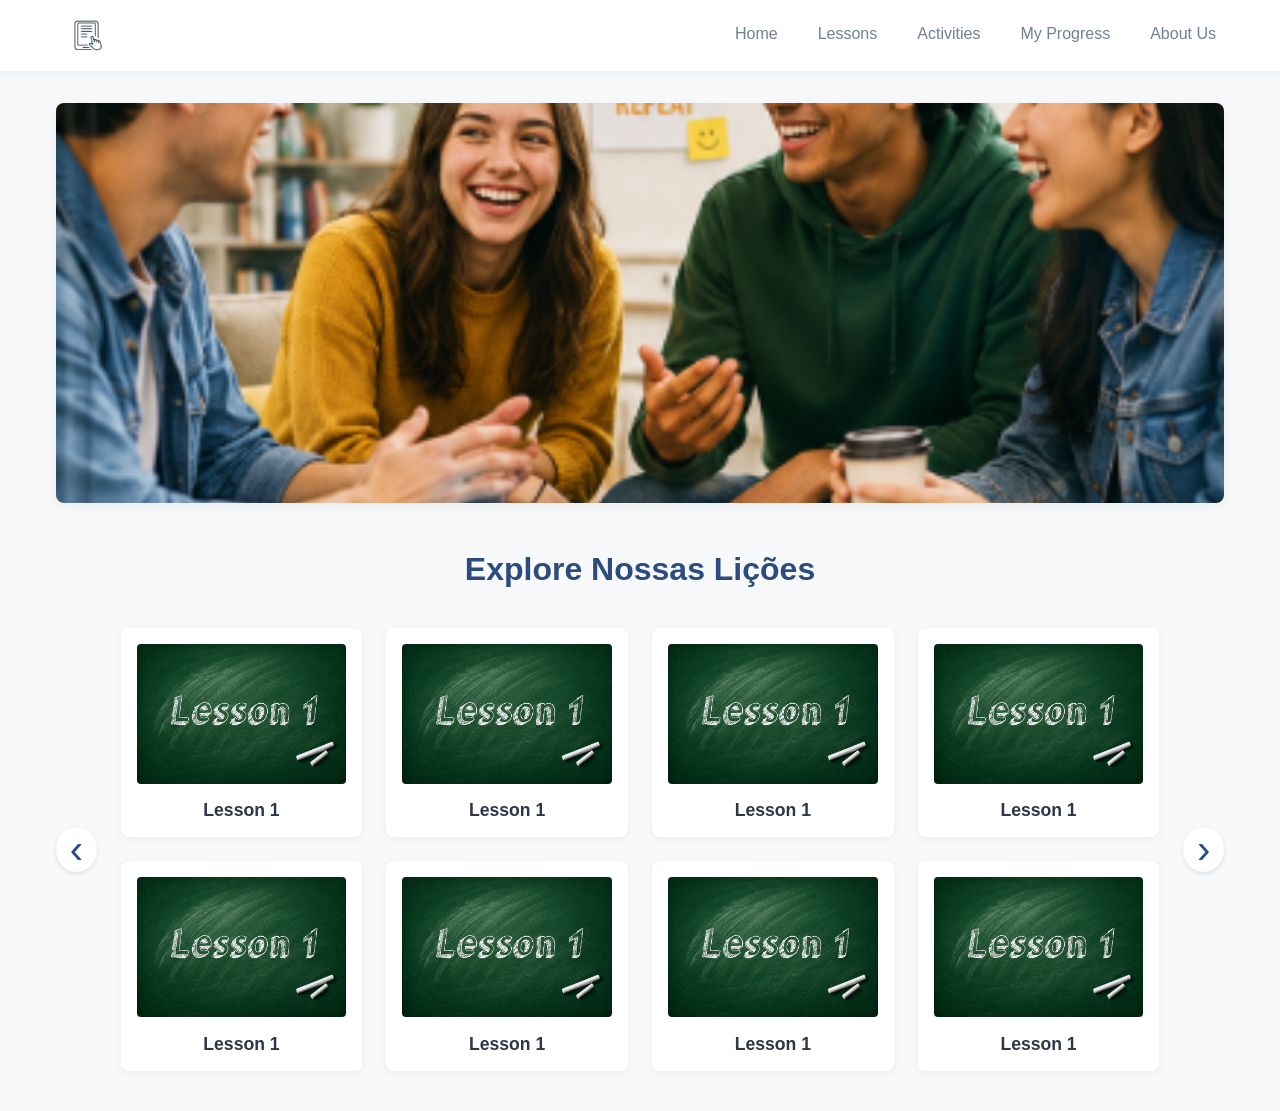
==== index.html @ ac2d6d16 "xd" ====
<!DOCTYPE html>
<html lang="pt-BR">
<head>
    <meta charset="UTF-8">
    <meta name="viewport" content="width=device-width, initial-scale=1.0">
    <title>Lesson 1 - Livro e Atividades</title>
    <link rel="stylesheet" href="css/book.css">
    <script src="scripts/book.js"  type="module" defer></script>
    <script src="scripts/home.js"  defer></script>
</head>
<body>

    <header id="main-header"></header>

   <main class="home-main">
    
    <section class="hero-section">
        <div class="hero-container">
            <img src="images/home.png" alt="Welcome to English Course" class="hero-image-large">
        </div>
    </section>

    <section class="lessons-section">
        <h2 class="section-title">Explore Nossas Lições</h2>
        
        <div class="carousel-wrapper">
            <button class="carousel-btn prev-btn" id="prevBtn" onclick="moveCarousel(-1)">&#8249;</button>
            
            <div class="carousel-track-container">
                <div class="carousel-track" id="carouselTrack">
                    
                    <div class="carousel-page">
                        <div class="lessons-grid">
                            <div class="lesson-card"><img src="images/lesson1.png" alt="Lesson 1"><h3>Lesson 1</h3></div>
                            <div class="lesson-card"><img src="images/lesson1.png" alt="Lesson 1"><h3>Lesson 1</h3></div>
                            <div class="lesson-card"><img src="images/lesson1.png" alt="Lesson 1"><h3>Lesson 1</h3></div>
                            <div class="lesson-card"><img src="images/lesson1.png" alt="Lesson 1"><h3>Lesson 1</h3></div>
                            <div class="lesson-card"><img src="images/lesson1.png" alt="Lesson 1"><h3>Lesson 1</h3></div>
                            <div class="lesson-card"><img src="images/lesson1.png" alt="Lesson 1"><h3>Lesson 1</h3></div>
                            <div class="lesson-card"><img src="images/lesson1.png" alt="Lesson 1"><h3>Lesson 1</h3></div>
                            <div class="lesson-card"><img src="images/lesson1.png" alt="Lesson 1"><h3>Lesson 1</h3></div>
                        </div>
                    </div>
                    
                    <div class="carousel-page">
                        <div class="lessons-grid">
                            <div class="lesson-card"><img src="images/lesson2.png" alt="Lesson 9"><h3>Lesson 2</h3></div>
                            <div class="lesson-card"><img src="images/lesson2.png" alt="Lesson 10"><h3>Lesson 2</h3></div>
                            <div class="lesson-card"><img src="images/lesson2.png" alt="Lesson 11"><h3>Lesson 1</h3></div>
                            <div class="lesson-card"><img src="images/lesson2.png" alt="Lesson 12"><h3>Lesson 1</h3></div>
                            <div class="lesson-card"><img src="images/lesson2.png" alt="Lesson 13"><h3>Lesson 1</h3></div>
                            <div class="lesson-card"><img src="images/lesson2.png" alt="Lesson 14"><h3>Lesson 1</h3></div>
                            <div class="lesson-card"><img src="images/lesson2.png" alt="Lesson 15"><h3>Lesson 1</h3></div>
                            <div class="lesson-card"><img src="images/lesson2.png" alt="Lesson 16"><h3>Lesson 1</h3></div>
                        </div>
                    </div> 

                </div>
            </div>
            
            <button class="carousel-btn next-btn" id="nextBtn" onclick="moveCarousel(1)">&#8250;</button>
        </div>
    </section>

</main>

    <footer>
        </footer>

    
</body>
</html>
---- css/book.css ----
/* ==========================================================================
   CSS CORRIGIDO - VISUAL APURADO E LIMPO (ESTILO LIVRO)
   ========================================================================== */

:root {
    --primary-color: #2b4c7e;
    --primary-hover: #1a3256;
    --secondary-color: #2ec4b6;
    --bg-color: #f8f9fa;
    --bg-card: #ffffff;
    --text-color: #2d3748;
    --text-muted: #718096;
    --border-radius: 8px;
    --transition-fast: 0.3s ease;
}

* {
    margin: 0;
    padding: 0;
    box-sizing: border-box;
    font-family: 'Segoe UI', Tahoma, Geneva, Verdana, sans-serif;
}

body {
    background-color: var(--bg-color);
    color: var(--text-color);
    width: 100%;
    margin: 0 auto; 
    min-height: 100vh;
    display: flex;
    flex-direction: column;
}

/* --- Header Dinâmico --- */

#main-header {
    background-color: var(--bg-card);
    box-shadow: 0 2px 10px rgba(0, 0, 0, 0.05);
    width: 100%; 
    position: sticky;
    top: 0;
    z-index: 1000;
}

.header-container {
    width: 100%;         
    max-width: 100%;     
    padding: 0.8rem 5%;  
    display: flex;
    justify-content: space-between; 
    align-items: center;
}

/* --- Ajuste da Imagem (Logo) --- */

.logo-image {
    height: 45px;        
    width: auto;         
    display: block;
    object-fit: contain;
}

/* --- Navegação --- */

.header-nav ul {
    display: flex;
    gap: 2.5rem;         
    list-style: none;
}

.header-nav a {
    text-decoration: none;
    font-size: 1rem;
    font-weight: 500;
    color: var(--text-muted);
    transition: color var(--transition-fast);
    padding: 5px 0;
}

.header-nav a:hover {
    color: var(--primary-color);
}

.header-nav a:after {
    content: '';
    display: block;
    width: 0;
    height: 2px;
    background: var(--secondary-color);
    transition: width var(--transition-fast);
}

.header-nav a:hover:after {
    width: 100%;
}

/* --- Estilização do Conteúdo Principal (Folha de Papel) --- */
.lesson-container {
    width: 65%; 
    margin: 3rem auto; 
    background-color: var(--bg-card); 
    padding: 3rem 4rem;              
    border-radius: 8px;              
    box-shadow: 0 4px 20px rgba(0, 0, 0, 0.08); 
    text-align: center;
}

.lesson-title {
    font-size: 2.5rem;
    margin-bottom: 3rem;
    color: var(--text-color);
    letter-spacing: 2px;
}

/* Grid das duas colunas */
.lesson-grid {
    display: flex;
    justify-content: space-around;
    gap: 4rem; /* Aumentei o espaçamento entre as colunas centrais */
    flex-wrap: wrap; 
}

.verb-column {
    flex: 1;
    min-width: 300px;
    max-width: 500px;
}

/* Cabeçalho de cada verbo */
.verb-header {
    margin-bottom: 2rem;
}

.verb-header h2 {
    font-size: 1.5rem;
    color: var(--primary-color);
}

/* Estilo das linhas de frases */
.practice-list {
    display: flex;
    flex-direction: column;
    gap: 1.2rem; /* Espaço ligeiramente maior entre as linhas de exercício */
}

.practice-row {
    display: grid;
    /* Altera o grid para o texto e o ícone ficarem juntos, logo após o play */
    grid-template-columns: 40px max-content max-content; 
    align-items: center;
    gap: 0.8rem; /* Espaço curto e idêntico entre os três elementos */
    text-align: left;
}

.practice-text {
    font-style: italic;
    font-size: 1.1rem;
    font-weight: 600;
}

/* Botão de Play */
.play-btn {
    background: none;
    border: 2px solid var(--text-muted);
    border-radius: 50%;
    width: 30px;
    height: 30px;
    cursor: pointer;
    display: flex;
    align-items: center;
    justify-content: center;
    color: var(--text-muted);
    font-size: 0.8rem;
    transition: all 0.2s;
}

.play-btn:hover {
    background-color: var(--primary-color);
    color: white;
    border-color: var(--primary-color);
}

/* --- Remoção dos fundos provisórios das imagens --- */
.img-placeholder {
    /* Removido o background cinza e as bordas tracejadas */
    display: flex;
    align-items: center;
    justify-content: center;
}

.main-img {
    width: 120px;  /* Leve aumento para destacar bem os cabeçalhos */
    height: 120px;
    margin: 0 auto 10px;
}

.icon-img {
    width: 35px;  /* Proporção excelente para os pequenos ícones e bandeiras */
    height: 25px;
    display: block;
}

/* ==========================================================================
   ESTILIZAÇÃO DO MAIN (HOME INDEX)
   ========================================================================== */

.home-main {
    flex: 1;
    width: 100%;
    max-width: 1200px; /* Alinhado com layouts de livro/educacionais limpos */
    margin: 0 auto;
    padding: 2rem 1rem;
}

/* --- Banner Principal (Imagem Maior) --- */
.hero-section {
    width: 100%;
    margin-bottom: 3rem;
}

.hero-container {
    width: 100%;
    border-radius: var(--border-radius);
    overflow: hidden;
    box-shadow: 0 4px 15px rgba(0, 0, 0, 0.05);
}

.hero-image-large {
    width: 100%;
    height: auto;
    max-height: 400px; /* Altura ideal para não roubar a tela toda */
    object-fit: cover; /* Recorta proporcionalmente sem distorcer */
    display: block;
}

/* --- Seção de Lições --- */
.lessons-section {
    width: 100%;
    text-align: center;
}

.section-title {
    font-size: 2rem;
    color: var(--primary-color);
    margin-bottom: 2rem;
}

/* --- Estrutura do Carrossel Slider --- */
.carousel-wrapper {
    display: flex;
    align-items: center;
    position: relative;
    gap: 1rem;
}

.carousel-track-container {
    width: 100%;
    overflow: hidden; /* Esconde a página que não está ativa */
}

.carousel-track {
    display: flex;
    transition: transform 0.5s ease-in-out; /* Efeito suave de deslizamento */
    width: 200%; /* Duas páginas = 200% */
}

.carousel-page {
    width: 50%; /* Cada página ocupa exatamente o espaço visível */
    flex-shrink: 0;
}

/* Grid de 8 Quadrinhos (4x2) */
.lessons-grid {
    display: grid;
    grid-template-columns: repeat(4, 1fr); /* 4 colunas */
    grid-template-rows: repeat(2, 1fr);    /* 2 linhas */
    gap: 1.5rem;
    padding: 0.5rem;
}

/* Estilo de cada Quadrinho (Card) */
.lesson-card {
    background-color: var(--bg-card);
    border-radius: var(--border-radius);
    padding: 1rem;
    box-shadow: 0 2px 8px rgba(0, 0, 0, 0.06);
    transition: transform var(--transition-fast), box-shadow var(--transition-fast);
    cursor: pointer;
    text-align: center;
}

.lesson-card:hover {
    transform: translateY(-5px);
    box-shadow: 0 5px 15px rgba(0, 0, 0, 0.12);
}

/* Padronização das Imagens dos Quadrinhos */
.lesson-card img {
    width: 100%;
    height: 140px; /* Altura fixa ideal para os cards das lições */
    object-fit: cover; /* Garante que preencha o espaço sem amassar */
    border-radius: 4px;
    margin-bottom: 0.8rem;
}

.lesson-card h3 {
    font-size: 1.1rem;
    color: var(--text-color);
    font-weight: 600;
}

/* --- Botões de Seta (Carrossel) --- */
.carousel-btn {
    background-color: var(--bg-card);
    border: 2px solid var(--border-radius);
    color: var(--primary-color);
    font-size: 2.5rem;
    width: 45px;
    height: 45px;
    border-radius: 50%;
    cursor: pointer;
    display: flex;
    align-items: center;
    justify-content: center;
    box-shadow: 0 2px 5px rgba(0, 0, 0, 0.1);
    z-index: 10;
    transition: all 0.2s;
    user-select: none;
    line-height: 1;
}

.carousel-btn:hover {
    background-color: var(--primary-color);
    color: white;
}

/* Responsividade Básica para telas menores */
@media (max-width: 900px) {
    .lessons-grid {
        grid-template-columns: repeat(2, 1fr); /* Vira 2x4 em telas médias */
    }
    .carousel-track {
        width: 400%; /* Ajusta espaço proporcional */
    }
}
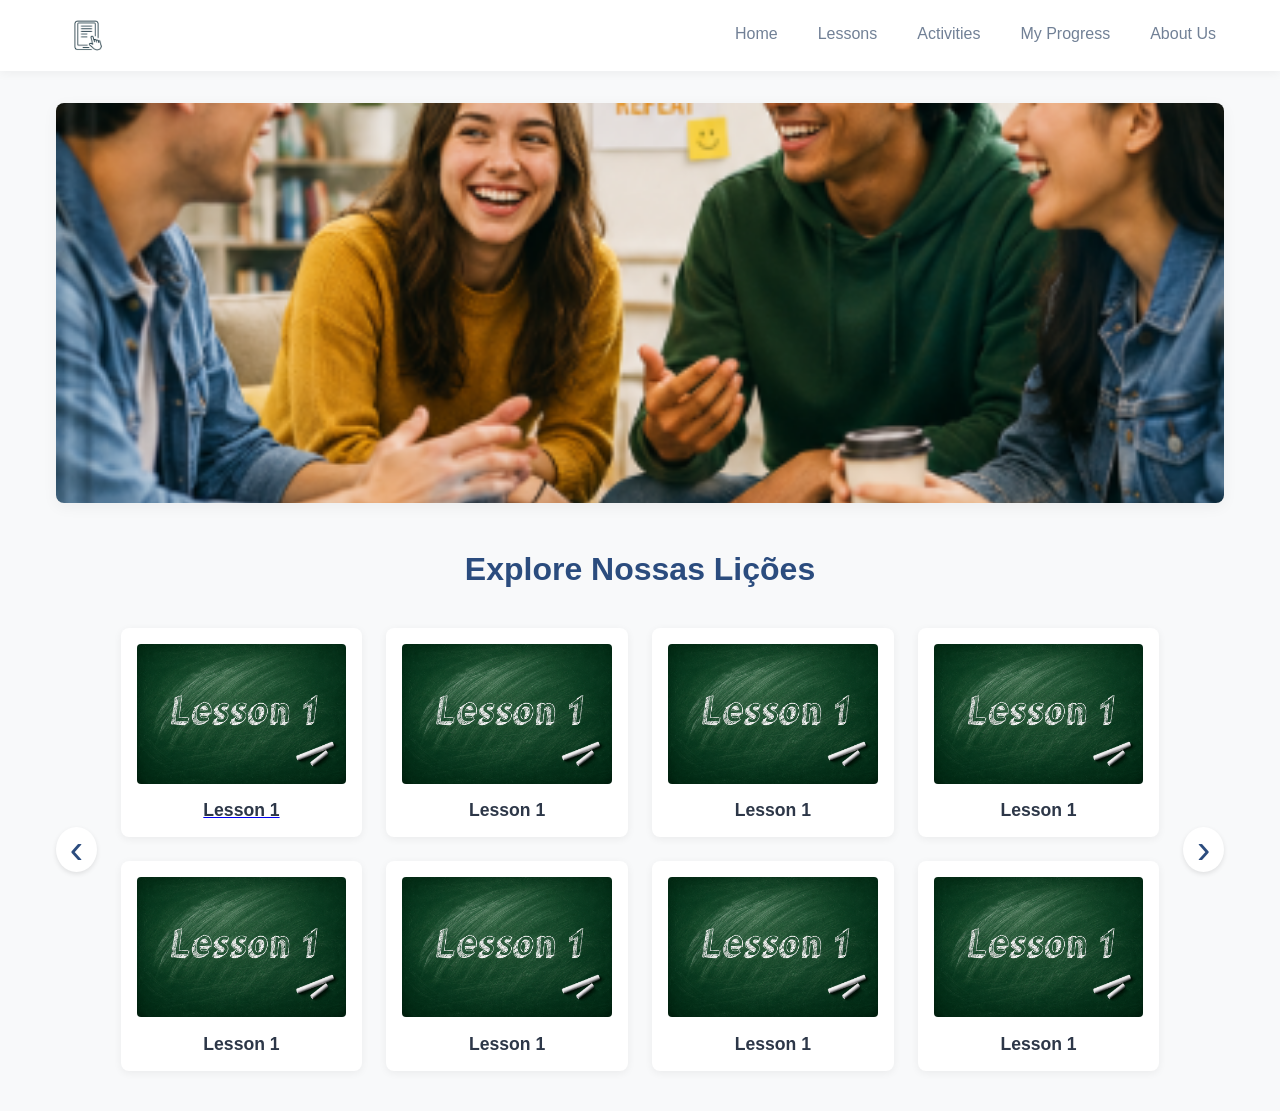
==== commit 8876f50e: "oo" ====
--- a/index.html
+++ b/index.html
@@ -31,7 +31,9 @@
                     
                     <div class="carousel-page">
                         <div class="lessons-grid">
-                            <div class="lesson-card"><img src="images/lesson1.png" alt="Lesson 1"><h3>Lesson 1</h3></div>
+
+
+                            <a href="book.html" class="lesson-card-link"><div class="lesson-card"><img src="images/lesson1.png" alt="Lesson 1"><h3>Lesson 1</h3></div></a>
                             <div class="lesson-card"><img src="images/lesson1.png" alt="Lesson 1"><h3>Lesson 1</h3></div>
                             <div class="lesson-card"><img src="images/lesson1.png" alt="Lesson 1"><h3>Lesson 1</h3></div>
                             <div class="lesson-card"><img src="images/lesson1.png" alt="Lesson 1"><h3>Lesson 1</h3></div>
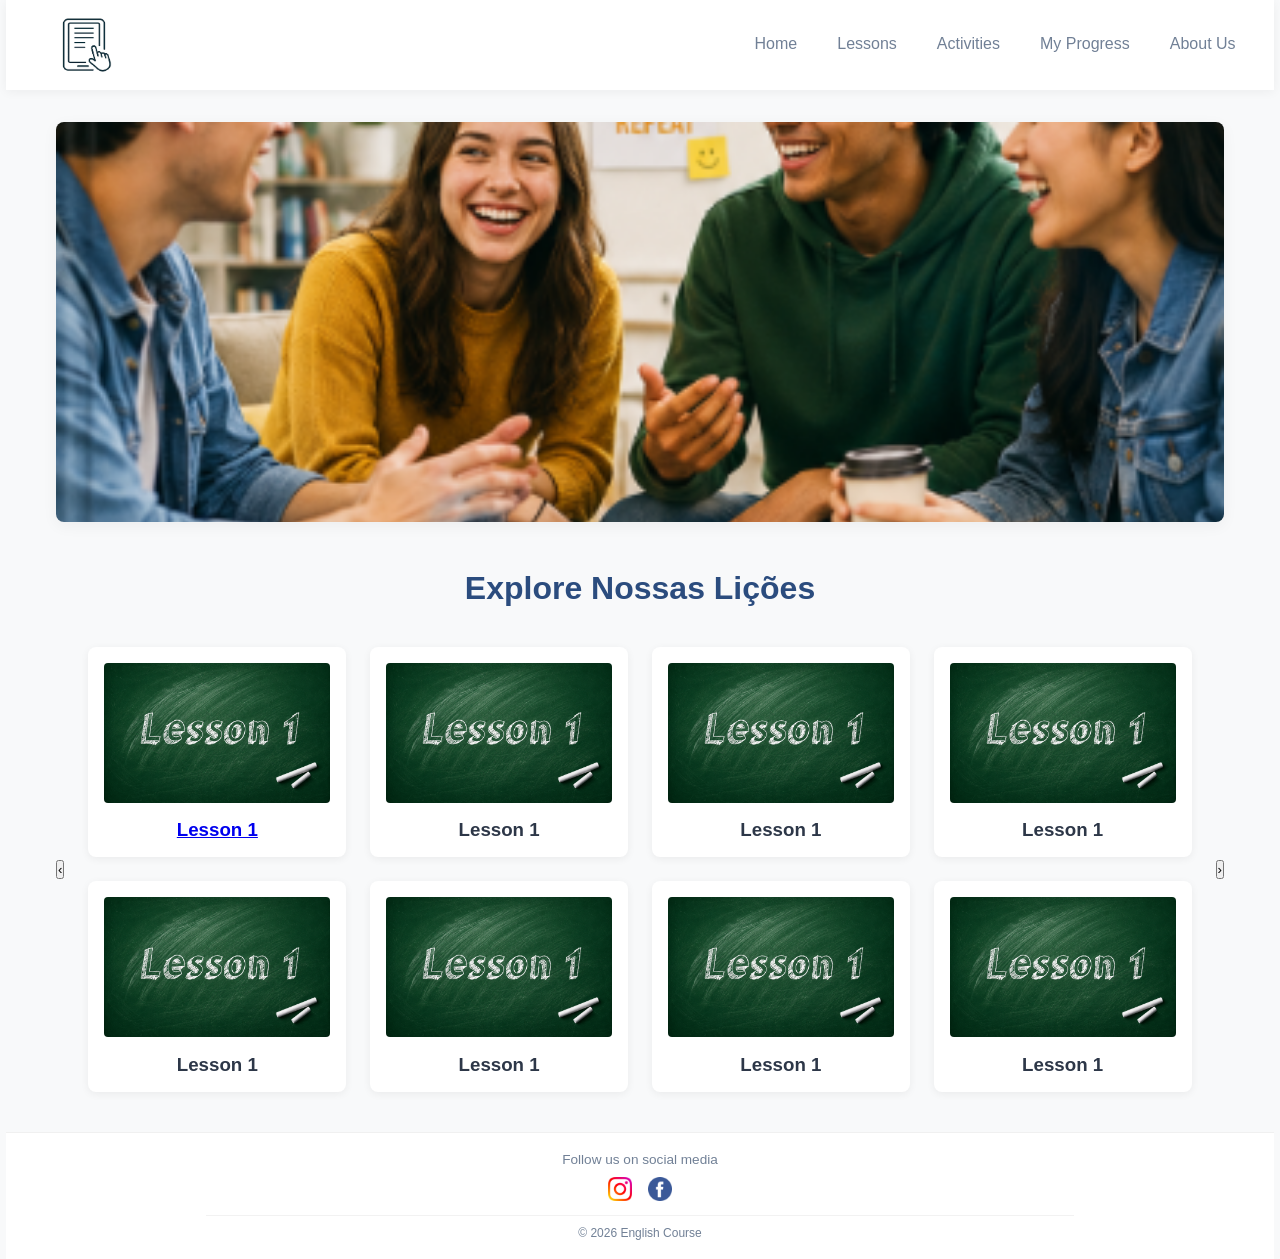
==== commit 71a5cd07: "s" ====
--- a/index.html
+++ b/index.html
@@ -66,8 +66,7 @@
 
 </main>
 
-    <footer>
-        </footer>
+    <footer id="main-footer"></footer>
 
     
 </body>
--- a/css/book.css
+++ b/css/book.css
@@ -24,47 +24,45 @@
 body {
     background-color: var(--bg-color);
     color: var(--text-color);
-    width: 100%;
-    margin: 0 auto; 
+    width: 99%;
+    margin: 0 auto;
     min-height: 100vh;
     display: flex;
     flex-direction: column;
 }
 
-/* --- Header Dinâmico --- */
+/* ==========================================================================
+   HEADER
+   ========================================================================== */
 
 #main-header {
     background-color: var(--bg-card);
     box-shadow: 0 2px 10px rgba(0, 0, 0, 0.05);
-    width: 100%; 
+    width: 100%;
     position: sticky;
     top: 0;
     z-index: 1000;
 }
 
 .header-container {
-    width: 100%;         
-    max-width: 100%;     
-    padding: 0.8rem 5%;  
-    display: flex;
-    justify-content: space-between; 
-    align-items: center;
-}
-
-/* --- Ajuste da Imagem (Logo) --- */
+    width: 100%;
+    max-width: 100%;
+    padding: 0.3rem 3%;
+    display: flex;
+    justify-content: space-between;
+    align-items: center;
+}
 
 .logo-image {
-    height: 45px;        
-    width: auto;         
+    height: 80px;
+    width: auto;
     display: block;
     object-fit: contain;
 }
 
-/* --- Navegação --- */
-
 .header-nav ul {
     display: flex;
-    gap: 2.5rem;         
+    gap: 2.5rem;
     list-style: none;
 }
 
@@ -94,14 +92,17 @@
     width: 100%;
 }
 
-/* --- Estilização do Conteúdo Principal (Folha de Papel) --- */
+/* ==========================================================================
+   LESSON PAGE
+   ========================================================================== */
+
 .lesson-container {
-    width: 65%; 
-    margin: 3rem auto; 
-    background-color: var(--bg-card); 
-    padding: 3rem 4rem;              
-    border-radius: 8px;              
-    box-shadow: 0 4px 20px rgba(0, 0, 0, 0.08); 
+    width: 65%;
+    margin: 3rem auto;
+    background-color: var(--bg-card);
+    padding: 3rem 4rem;
+    border-radius: var(--border-radius);
+    box-shadow: 0 4px 20px rgba(0, 0, 0, 0.08);
     text-align: center;
 }
 
@@ -112,12 +113,11 @@
     letter-spacing: 2px;
 }
 
-/* Grid das duas colunas */
 .lesson-grid {
     display: flex;
     justify-content: space-around;
-    gap: 4rem; /* Aumentei o espaçamento entre as colunas centrais */
-    flex-wrap: wrap; 
+    gap: 4rem;
+    flex-wrap: wrap;
 }
 
 .verb-column {
@@ -126,7 +126,6 @@
     max-width: 500px;
 }
 
-/* Cabeçalho de cada verbo */
 .verb-header {
     margin-bottom: 2rem;
 }
@@ -136,29 +135,29 @@
     color: var(--primary-color);
 }
 
-/* Estilo das linhas de frases */
+/* ==========================================================================
+   FRASES (DRINK / SPEAK)
+   ========================================================================== */
+
 .practice-list {
     display: flex;
     flex-direction: column;
-    gap: 1.2rem; /* Espaço ligeiramente maior entre as linhas de exercício */
+    gap: 2.5rem;
 }
 
 .practice-row {
     display: grid;
-    /* Altera o grid para o texto e o ícone ficarem juntos, logo após o play */
-    grid-template-columns: 40px max-content max-content; 
-    align-items: center;
-    gap: 0.8rem; /* Espaço curto e idêntico entre os três elementos */
-    text-align: left;
-}
-
+    grid-template-columns: 40px max-content 60px;
+    align-items: center;
+    gap: 0.6rem;
+}
 .practice-text {
     font-style: italic;
-    font-size: 1.1rem;
+    font-size: 2rem;
     font-weight: 600;
 }
 
-/* Botão de Play */
+/* BOTÃO PLAY */
 .play-btn {
     background: none;
     border: 2px solid var(--text-muted);
@@ -180,39 +179,45 @@
     border-color: var(--primary-color);
 }
 
-/* --- Remoção dos fundos provisórios das imagens --- */
-.img-placeholder {
-    /* Removido o background cinza e as bordas tracejadas */
+/* IMAGEM PRINCIPAL */
+.main-img {
+    width: 170px;
+    height: 170px;
+    margin: 0 auto 10px;
+}
+
+/* =========================================================
+   IMAGENS AO LADO DAS FRASES (CORREÇÃO REAL)
+   ========================================================= */
+
+.icon-img {
+    width: 80px;
+    height: 80px;
     display: flex;
     align-items: center;
     justify-content: center;
-}
-
-.main-img {
-    width: 120px;  /* Leve aumento para destacar bem os cabeçalhos */
-    height: 120px;
-    margin: 0 auto 10px;
-}
-
-.icon-img {
-    width: 35px;  /* Proporção excelente para os pequenos ícones e bandeiras */
-    height: 25px;
-    display: block;
-}
-
-/* ==========================================================================
-   ESTILIZAÇÃO DO MAIN (HOME INDEX)
+    flex-shrink: 0;
+}
+
+.icon-img img {
+    width: 100%;
+    height: 100%;
+    object-fit: contain;
+    display: block;
+}
+
+/* ==========================================================================
+   HOME
    ========================================================================== */
 
 .home-main {
     flex: 1;
     width: 100%;
-    max-width: 1200px; /* Alinhado com layouts de livro/educacionais limpos */
+    max-width: 1200px;
     margin: 0 auto;
     padding: 2rem 1rem;
 }
 
-/* --- Banner Principal (Imagem Maior) --- */
 .hero-section {
     width: 100%;
     margin-bottom: 3rem;
@@ -227,13 +232,15 @@
 
 .hero-image-large {
     width: 100%;
-    height: auto;
-    max-height: 400px; /* Altura ideal para não roubar a tela toda */
-    object-fit: cover; /* Recorta proporcionalmente sem distorcer */
-    display: block;
-}
-
-/* --- Seção de Lições --- */
+    max-height: 400px;
+    object-fit: cover;
+    display: block;
+}
+
+/* ==========================================================================
+   CARROSSEL
+   ========================================================================== */
+
 .lessons-section {
     width: 100%;
     text-align: center;
@@ -245,7 +252,6 @@
     margin-bottom: 2rem;
 }
 
-/* --- Estrutura do Carrossel Slider --- */
 .carousel-wrapper {
     display: flex;
     align-items: center;
@@ -255,91 +261,105 @@
 
 .carousel-track-container {
     width: 100%;
-    overflow: hidden; /* Esconde a página que não está ativa */
+    overflow: hidden;
 }
 
 .carousel-track {
     display: flex;
-    transition: transform 0.5s ease-in-out; /* Efeito suave de deslizamento */
-    width: 200%; /* Duas páginas = 200% */
+    transition: transform 0.5s ease-in-out;
+    width: 200%;
 }
 
 .carousel-page {
-    width: 50%; /* Cada página ocupa exatamente o espaço visível */
+    width: 50%;
     flex-shrink: 0;
 }
 
-/* Grid de 8 Quadrinhos (4x2) */
 .lessons-grid {
     display: grid;
-    grid-template-columns: repeat(4, 1fr); /* 4 colunas */
-    grid-template-rows: repeat(2, 1fr);    /* 2 linhas */
+    grid-template-columns: repeat(4, 1fr);
+    grid-template-rows: repeat(2, 1fr);
     gap: 1.5rem;
     padding: 0.5rem;
 }
 
-/* Estilo de cada Quadrinho (Card) */
 .lesson-card {
-    background-color: var(--bg-card);
+    background: var(--bg-card);
     border-radius: var(--border-radius);
     padding: 1rem;
     box-shadow: 0 2px 8px rgba(0, 0, 0, 0.06);
-    transition: transform var(--transition-fast), box-shadow var(--transition-fast);
+    transition: 0.3s;
     cursor: pointer;
     text-align: center;
 }
 
 .lesson-card:hover {
     transform: translateY(-5px);
-    box-shadow: 0 5px 15px rgba(0, 0, 0, 0.12);
-}
-
-/* Padronização das Imagens dos Quadrinhos */
+}
+
 .lesson-card img {
     width: 100%;
-    height: 140px; /* Altura fixa ideal para os cards das lições */
-    object-fit: cover; /* Garante que preencha o espaço sem amassar */
+    height: 140px;
+    object-fit: cover;
     border-radius: 4px;
     margin-bottom: 0.8rem;
 }
 
-.lesson-card h3 {
-    font-size: 1.1rem;
-    color: var(--text-color);
-    font-weight: 600;
-}
-
-/* --- Botões de Seta (Carrossel) --- */
-.carousel-btn {
+/* ==========================================================================
+   FOOTER
+   ========================================================================== */
+
+#main-footer {
     background-color: var(--bg-card);
-    border: 2px solid var(--border-radius);
-    color: var(--primary-color);
-    font-size: 2.5rem;
-    width: 45px;
-    height: 45px;
-    border-radius: 50%;
-    cursor: pointer;
-    display: flex;
-    align-items: center;
-    justify-content: center;
-    box-shadow: 0 2px 5px rgba(0, 0, 0, 0.1);
-    z-index: 10;
-    transition: all 0.2s;
-    user-select: none;
-    line-height: 1;
-}
-
-.carousel-btn:hover {
-    background-color: var(--primary-color);
-    color: white;
-}
-
-/* Responsividade Básica para telas menores */
-@media (max-width: 900px) {
-    .lessons-grid {
-        grid-template-columns: repeat(2, 1fr); /* Vira 2x4 em telas médias */
-    }
-    .carousel-track {
-        width: 400%; /* Ajusta espaço proporcional */
-    }
+    border-top: 1px solid rgba(0, 0, 0, 0.06);
+    margin-top: auto;
+    width: 100%;
+}
+
+.footer-container {
+    max-width: 900px;
+    margin: 0 auto;
+    padding: 1.2rem 1rem;   /* 🔥 menor altura */
+    display: flex;
+    flex-direction: column;
+    align-items: center;
+    gap: 0.6rem;           /* 🔥 menos espaço */
+    text-align: center;
+}
+
+/* texto superior */
+.footer-container p {
+    font-size: 0.85rem;    /* 🔥 menor */
+    color: var(--text-muted);
+    margin: 0;
+}
+
+/* redes sociais */
+.social-links {
+    display: flex;
+    gap: 1rem;             /* 🔥 mais compacto */
+    align-items: center;
+}
+
+/* ícones menores */
+.social-icon {
+    width: 24px;           /* 🔥 menor */
+    height: 24px;
+    object-fit: contain;
+    display: block;
+    transition: transform 0.2s ease;
+}
+
+.social-links a:hover .social-icon {
+    transform: scale(1.1);
+}
+
+/* copyright */
+.footer-container .copyright {
+    font-size: 0.75rem;
+    color: var(--text-muted);
+    border-top: 1px solid rgba(0, 0, 0, 0.05);
+    width: 100%;
+    padding-top: 0.6rem;   /* 🔥 menor */
+    margin-top: 0.3rem;
 }
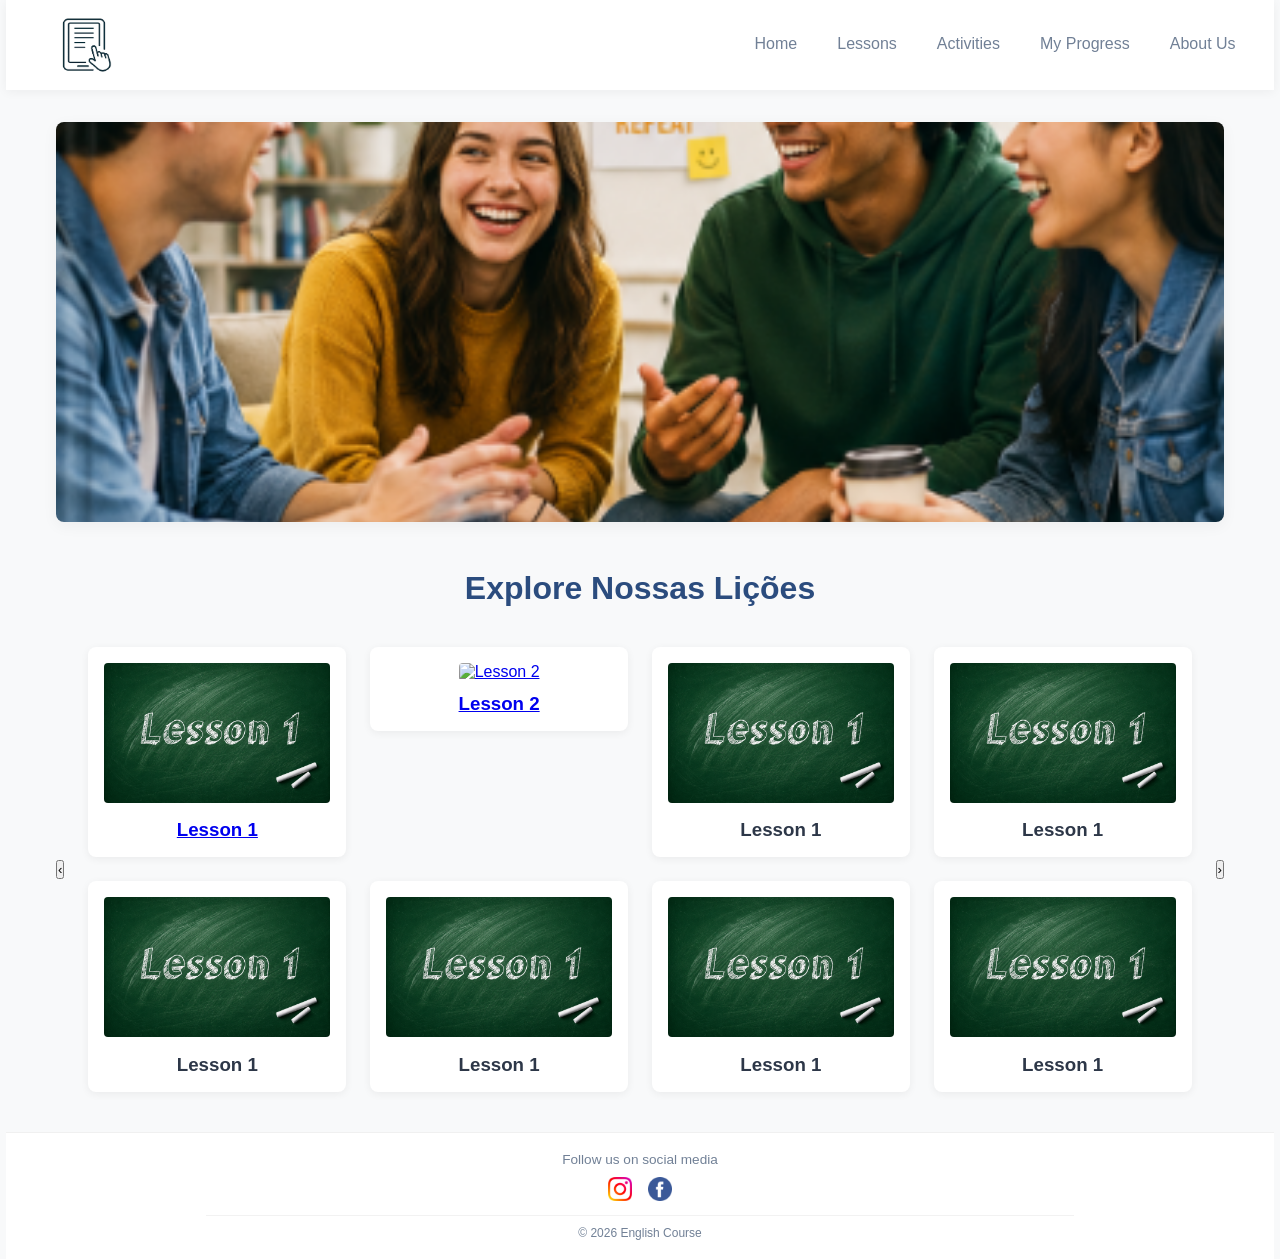
==== commit ce36f0ff: "s" ====
--- a/index.html
+++ b/index.html
@@ -34,7 +34,7 @@
 
 
                             <a href="book.html" class="lesson-card-link"><div class="lesson-card"><img src="images/lesson1.png" alt="Lesson 1"><h3>Lesson 1</h3></div></a>
-                            <div class="lesson-card"><img src="images/lesson1.png" alt="Lesson 1"><h3>Lesson 1</h3></div>
+                            <a href="lesson2.html" class="lesson-card-link"><div class="lesson-card"><img src="images/lesson2.png" alt="Lesson 2"><h3>Lesson 2</h3></div></a>
                             <div class="lesson-card"><img src="images/lesson1.png" alt="Lesson 1"><h3>Lesson 1</h3></div>
                             <div class="lesson-card"><img src="images/lesson1.png" alt="Lesson 1"><h3>Lesson 1</h3></div>
                             <div class="lesson-card"><img src="images/lesson1.png" alt="Lesson 1"><h3>Lesson 1</h3></div>
--- a/css/book.css
+++ b/css/book.css
@@ -362,4 +362,253 @@
     width: 100%;
     padding-top: 0.6rem;   /* 🔥 menor */
     margin-top: 0.3rem;
+}
+
+/* ==========================================================================
+   ESTILOS ADICIONAIS PARA FILTRAR AS DUAS FOLHAS
+   ========================================================================== */
+
+/* Espaço sutil simulando a troca de páginas do livro */
+.lesson-container + .lesson-container {
+    margin-top: 4rem;
+}
+
+/* Grid da Seção de Gramática (Esquerda - Imagens Centro - Direita) */
+.grammar-layout {
+    display: grid;
+    grid-template-columns: 1fr 180px 1fr;
+    gap: 2rem;
+    text-align: left;
+    margin-bottom: 3rem;
+}
+
+.grammar-column {
+    display: flex;
+    flex-direction: column;
+    gap: 2.5rem;
+}
+
+.grammar-block {
+    display: flex;
+    flex-direction: column;
+    gap: 0.8rem;
+}
+
+.block-title {
+    font-size: 1.6rem;
+    color: var(--primary-color);
+    font-weight: 700;
+    margin-bottom: 0.3rem;
+}
+
+.grammar-list {
+    display: flex;
+    flex-direction: column;
+    gap: 1rem;
+}
+
+/* Alinhamento de linhas sem imagem lateral (Apenas Botão + Frase) */
+.grammar-row {
+    display: grid;
+    grid-template-columns: 35px 1fr;
+    align-items: center;
+    gap: 0.8rem;
+}
+
+.grammar-text {
+    font-size: 1.6rem !important; /* Ajustado para caber perfeitamente nas colunas */
+    font-style: italic;
+    font-weight: 600;
+}
+
+/* Coluna de Imagens Centralizadas */
+.grammar-center-images {
+    display: flex;
+    flex-direction: column;
+    justify-content: space-around;
+    align-items: center;
+}
+
+.grammar-center-images img {
+    max-width: 100%;
+    height: auto;
+    object-fit: contain;
+}
+
+.center-img-top {
+    max-height: 160px;
+}
+
+.center-img-bottom {
+    max-height: 140px;
+}
+
+/* Seção de Conectivos (WITH / AND) */
+.connectives-layout {
+    display: grid;
+    grid-template-columns: 1fr 1fr;
+    gap: 4rem;
+    text-align: left;
+    border-top: 2px dashed #e2e8f0;
+    padding-top: 2.5rem;
+}
+
+/* Customização para a lista de Leitura (Folha 2) */
+.reading-list {
+    display: flex;
+    flex-direction: column;
+    gap: 2.5rem;
+    max-width: 900px;
+    margin: 0 auto;
+    text-align: left;
+}
+
+.reading-row {
+    grid-template-columns: 40px 1fr 80px !important;
+}
+
+.reading-text {
+    font-size: 1.9rem !important;
+    text-align: left;
+}
+
+/* ==========================================================================
+   ESTILOS DA FOLHA DE EXERCÍCIOS
+   ========================================================================== */
+
+.exercise-section {
+    text-align: left;
+    margin-bottom: 3.5rem;
+}
+
+.exercise-subtitle {
+    font-size: 1.6rem;
+    color: var(--text-color);
+    margin-bottom: 1.5rem;
+    font-weight: 700;
+    border-bottom: 1px dashed #cbd5e1;
+    padding-bottom: 0.5rem;
+}
+
+/* Grid de duas colunas para o DO/DOES */
+.exercise-grid-inputs {
+    display: grid;
+    grid-template-columns: 1fr 1fr;
+    gap: 1.5rem 3rem;
+}
+
+.exercise-item-row {
+    display: flex;
+    align-items: center;
+    gap: 0.5rem;
+}
+
+.exercise-text-inline {
+    font-size: 1.4rem;
+    font-weight: 600;
+    font-style: italic;
+}
+
+/* Inputs Estilizados estilo Caderno/PDF */
+.input-wrapper, .input-wrapper-full {
+    position: relative;
+    display: inline-flex;
+    align-items: center;
+}
+
+.input-do-does {
+    width: 100px;
+    font-size: 1.4rem;
+    padding: 2px 5px;
+    border: none;
+    border-bottom: 2px solid var(--text-muted);
+    background: transparent;
+    font-style: italic;
+    font-weight: bold;
+    text-align: center;
+    color: var(--primary-color);
+    outline: none;
+}
+
+.input-wrapper-full {
+    width: 100%;
+}
+
+.input-negative, .input-open {
+    width: 100%;
+    font-size: 1.4rem;
+    padding: 5px;
+    border: none;
+    border-bottom: 2px solid var(--text-muted);
+    background: transparent;
+    font-style: italic;
+    color: var(--primary-color);
+    outline: none;
+    margin-top: 0.5rem;
+}
+
+/* Ícone de feedback ✔️ / ❌ */
+.feedback-icon {
+    font-size: 1.2rem;
+    margin-left: 8px;
+    font-weight: bold;
+}
+
+/* Grade para transformar sentenças */
+.exercise-grid-negative {
+    display: grid;
+    grid-template-columns: 1fr 1fr;
+    gap: 2.5rem 4rem;
+}
+
+.sentence-label, .question-label {
+    font-size: 1.4rem;
+    font-weight: 600;
+    font-style: italic;
+}
+
+/* Bloco de Exemplo */
+.example-box {
+    background-color: #f1f5f9;
+    padding: 1rem;
+    border-radius: 6px;
+    margin-bottom: 2rem;
+    border-left: 4px solid var(--primary-color);
+}
+
+.example-q {
+    font-size: 1.4rem;
+    font-style: italic;
+    font-weight: 700;
+}
+
+.example-a {
+    font-size: 1.4rem;
+    font-style: italic;
+    color: var(--text-muted);
+}
+
+.exercise-open-questions {
+    display: flex;
+    flex-direction: column;
+    gap: 2rem;
+}
+
+/* Botão de Check flutuante no fim da página */
+.check-answers-btn {
+    background-color: var(--primary-color);
+    color: white;
+    border: none;
+    padding: 0.8rem 2.5rem;
+    font-size: 1.3rem;
+    font-weight: 600;
+    border-radius: var(--border-radius);
+    cursor: pointer;
+    transition: background-color 0.2s;
+    margin-top: 1rem;
+    display: inline-block;
+}
+
+.check-answers-btn:hover {
+    background-color: var(--primary-hover);
 }
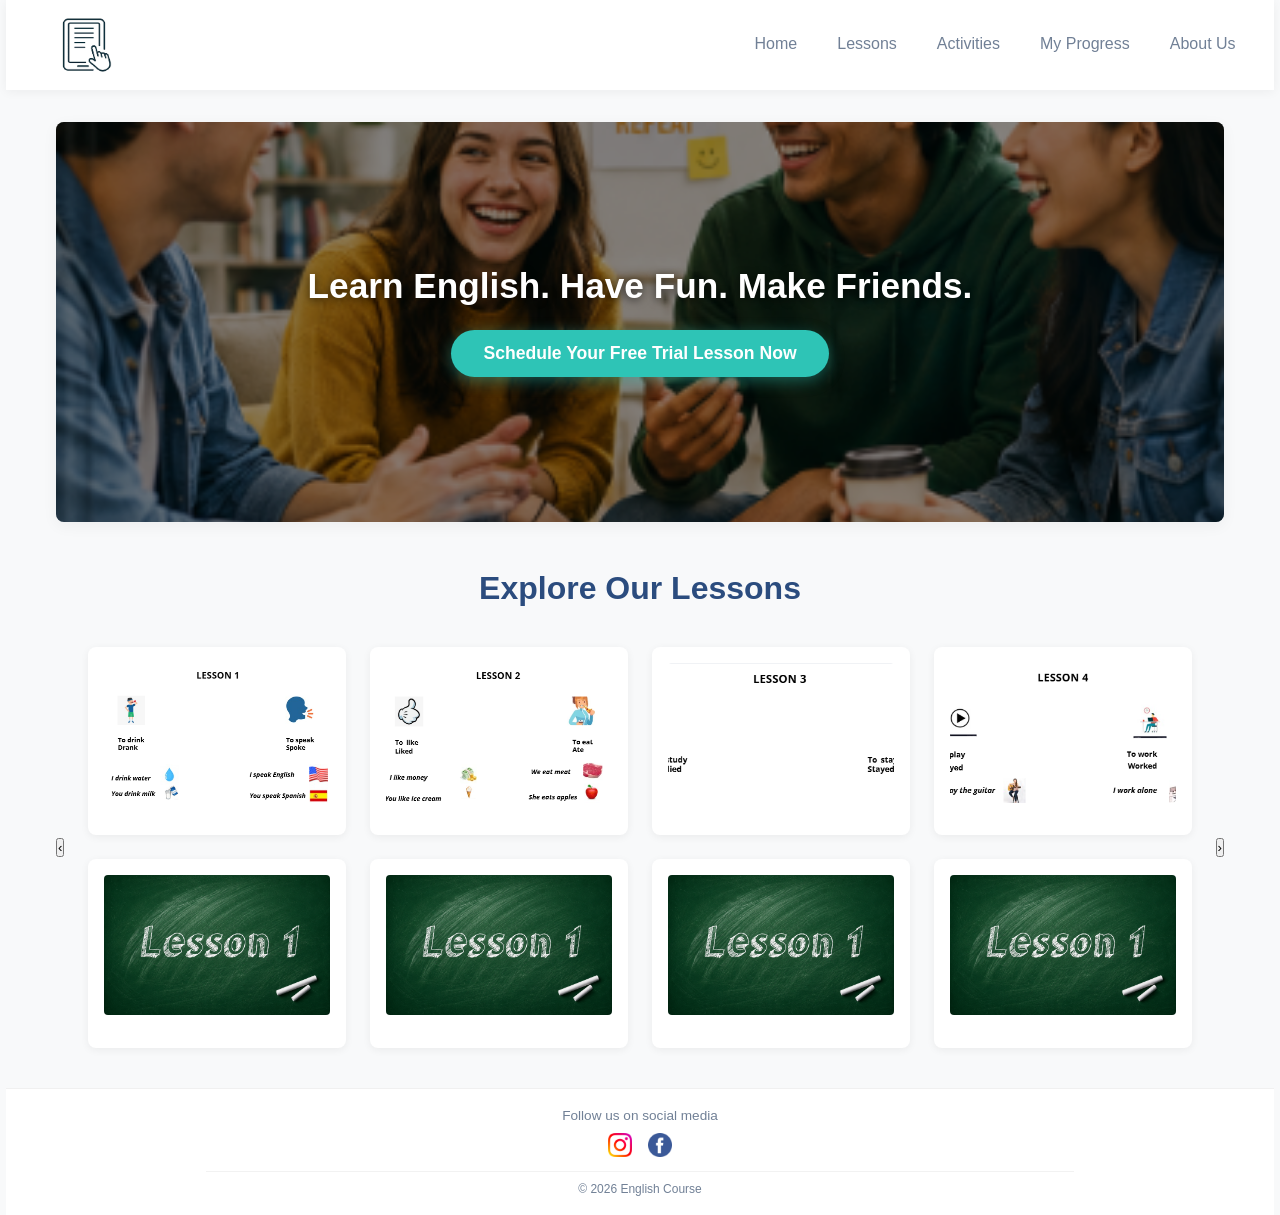
==== commit 29ddfbd2: "sd" ====
--- a/index.html
+++ b/index.html
@@ -5,8 +5,9 @@
     <meta name="viewport" content="width=device-width, initial-scale=1.0">
     <title>Lesson 1 - Livro e Atividades</title>
     <link rel="stylesheet" href="css/book.css">
-    <script src="scripts/book.js"  type="module" defer></script>
-    <script src="scripts/home.js"  defer></script>
+    
+    <script src="scripts/home.js" defer></script>
+    <script src="scripts/header-footer.js" type="module" defer></script>
 </head>
 <body>
 
@@ -15,13 +16,45 @@
    <main class="home-main">
     
     <section class="hero-section">
-        <div class="hero-container">
-            <img src="images/home.png" alt="Welcome to English Course" class="hero-image-large">
+    <div class="hero-container">
+        <div class="slider-wrapper">
+            <div class="slide-item">
+                <img src="images/home.png" alt="Welcome to English Course 1" class="hero-image-large">
+                <div class="hero-cta-overlay">
+                    <h2>Learn English. Have Fun. Make Friends.</h2>
+                    <a href="schedule.html" class="cta-button">Schedule Your Free Trial Lesson Now</a>
+                </div>
+            </div>
+            
+            <div class="slide-item">
+                <img src="images/img2.png" alt="Welcome to English Course 2" class="hero-image-large">
+                <div class="hero-cta-overlay">
+                    <h2>Practice Speaking From Day One.</h2>
+                    <a href="schedule.html" class="cta-button">Schedule Your Free Trial Lesson Now</a>
+                </div>
+            </div>
+            
+            <div class="slide-item">
+                <img src="images/img3.png" alt="Welcome to English Course 3" class="hero-image-large">
+                <div class="hero-cta-overlay">
+                    <h2>Boost Your Confidence & Fluency.</h2>
+                    <a href="schedule.html" class="cta-button">Schedule Your Free Trial Lesson Now</a>
+                </div>
+            </div>
+            
+            <div class="slide-item">
+                <img src="images/img4.png" alt="Welcome to English Course 4" class="hero-image-large">
+                <div class="hero-cta-overlay">
+                    <h2>Your Journey To Fluency Starts Here.</h2>
+                    <a href="schedule.html" class="cta-button">Schedule Your Free Trial Lesson Now</a>
+                </div>
+            </div>
         </div>
-    </section>
+    </div>
+</section>
 
     <section class="lessons-section">
-        <h2 class="section-title">Explore Nossas Lições</h2>
+        <h2 class="section-title">Explore Our Lessons</h2>
         
         <div class="carousel-wrapper">
             <button class="carousel-btn prev-btn" id="prevBtn" onclick="moveCarousel(-1)">&#8249;</button>
@@ -33,14 +66,14 @@
                         <div class="lessons-grid">
 
 
-                            <a href="book.html" class="lesson-card-link"><div class="lesson-card"><img src="images/lesson1.png" alt="Lesson 1"><h3>Lesson 1</h3></div></a>
-                            <a href="lesson2.html" class="lesson-card-link"><div class="lesson-card"><img src="images/lesson2.png" alt="Lesson 2"><h3>Lesson 2</h3></div></a>
-                            <div class="lesson-card"><img src="images/lesson1.png" alt="Lesson 1"><h3>Lesson 1</h3></div>
-                            <div class="lesson-card"><img src="images/lesson1.png" alt="Lesson 1"><h3>Lesson 1</h3></div>
-                            <div class="lesson-card"><img src="images/lesson1.png" alt="Lesson 1"><h3>Lesson 1</h3></div>
-                            <div class="lesson-card"><img src="images/lesson1.png" alt="Lesson 1"><h3>Lesson 1</h3></div>
-                            <div class="lesson-card"><img src="images/lesson1.png" alt="Lesson 1"><h3>Lesson 1</h3></div>
-                            <div class="lesson-card"><img src="images/lesson1.png" alt="Lesson 1"><h3>Lesson 1</h3></div>
+                            <a href="lesson1.html" class="lesson-card-link"><div class="lesson-card"><img src="images/l2.png" alt="Lesson 1"></div></a>
+                            <a href="lesson2.html" class="lesson-card-link"><div class="lesson-card"><img src="images/l1.png" alt="Lesson 2"></div></a>
+                            <div class="lesson-card"><img src="images/l3.png" alt="Lesson 3"></div>
+                            <div class="lesson-card"><img src="images/l4.png" alt="Lesson 4"></div>
+                            <div class="lesson-card"><img src="images/lesson1.png" alt="Lesson 1"></div>
+                            <div class="lesson-card"><img src="images/lesson1.png" alt="Lesson 1"></div>
+                            <div class="lesson-card"><img src="images/lesson1.png" alt="Lesson 1"></div>
+                            <div class="lesson-card"><img src="images/lesson1.png" alt="Lesson 1"></div>
                         </div>
                     </div>
                     
--- a/css/book.css
+++ b/css/book.css
@@ -1,5 +1,5 @@
 /* ==========================================================================
-   CSS CORRIGIDO - VISUAL APURADO E LIMPO (ESTILO LIVRO)
+   CSS CORRIGIDO - VISUAL APURADO E LIMPO (ESTILO LIVRO & RESPONSIVO)
    ========================================================================== */
 
 :root {
@@ -32,7 +32,7 @@
 }
 
 /* ==========================================================================
-   HEADER
+   HEADER & MENU (DESKTOP PADRÃO)
    ========================================================================== */
 
 #main-header {
@@ -51,6 +51,7 @@
     display: flex;
     justify-content: space-between;
     align-items: center;
+    position: relative; /* Importante para posicionar o menu mobile */
 }
 
 .logo-image {
@@ -90,6 +91,28 @@
 
 .header-nav a:hover:after {
     width: 100%;
+}
+
+/* BOTÃO HAMBÚRGUER (ESCONDIDO NO COMPUTADOR) */
+.menu-toggle {
+    display: none;
+    flex-direction: column;
+    justify-content: space-between;
+    width: 26px;
+    height: 18px;
+    background: transparent;
+    border: none;
+    cursor: pointer;
+    z-index: 1010;
+    padding: 0;
+}
+
+.menu-toggle .bar {
+    width: 100%;
+    height: 3px;
+    background-color: var(--primary-color);
+    border-radius: 2px;
+    transition: all var(--transition-fast);
 }
 
 /* ==========================================================================
@@ -151,6 +174,7 @@
     align-items: center;
     gap: 0.6rem;
 }
+
 .practice-text {
     font-style: italic;
     font-size: 2rem;
@@ -186,10 +210,7 @@
     margin: 0 auto 10px;
 }
 
-/* =========================================================
-   IMAGENS AO LADO DAS FRASES (CORREÇÃO REAL)
-   ========================================================= */
-
+/* IMAGENS AO LADO DAS FRASES */
 .icon-img {
     width: 80px;
     height: 80px;
@@ -223,22 +244,108 @@
     margin-bottom: 3rem;
 }
 
+/* ==========================================================================
+   CARROSSEL DE IMAGENS AUTOMÁTICO COM CALL TO ACTION (HERO)
+   ========================================================================== */
+
 .hero-container {
     width: 100%;
     border-radius: var(--border-radius);
-    overflow: hidden;
+    overflow: hidden; /* Corta o que passar dos limites da tela */
     box-shadow: 0 4px 15px rgba(0, 0, 0, 0.05);
-}
-
-.hero-image-large {
+    position: relative;
+}
+
+/* Envoltório que junta os 4 slides lado a lado e roda a animação */
+.slider-wrapper {
+    display: flex;
+    width: 400%; /* 400% porque são 4 blocos de imagens (100% para cada uma) */
+    height: auto;
+    animation: autoSlider 240s infinite ease-in-out; /* Ciclo total de 4 minutos (240 segundos) */
+}
+
+/* Garante que cada bloco do slide ocupe exatamente o espaço correto */
+.slide-item {
+    width: 25%; /* 25% de 400% é igual a 100% do container */
+    position: relative;
+    height: auto;
+}
+
+.slide-item .hero-image-large {
     width: 100%;
     max-height: 400px;
     object-fit: cover;
     display: block;
 }
 
+/* Camada escura por cima da imagem para dar contraste e destacar o texto */
+.hero-cta-overlay {
+    position: absolute;
+    top: 0;
+    left: 0;
+    width: 100%;
+    height: 100%;
+    background: rgba(0, 0, 0, 0.45); /* Escurece 45% da foto para a fonte branca brilhar */
+    display: flex;
+    flex-direction: column;
+    justify-content: center;
+    align-items: center;
+    gap: 1.5rem;
+    color: white;
+    padding: 2rem;
+    text-align: center;
+    z-index: 10;
+}
+
+.hero-cta-overlay h2 {
+    font-size: 2.2rem;
+    font-family: 'Segoe UI', Tahoma, Geneva, Verdana, sans-serif;
+    font-weight: 700;
+    text-shadow: 0 2px 8px rgba(0, 0, 0, 0.6);
+}
+
+/* Estilo do Botão Moderno de Call To Action (Estilo Pílula) */
+.cta-button {
+    background-color: var(--secondary-color); /* Usa o verde azulado chamativo */
+    color: white;
+    text-decoration: none;
+    padding: 0.8rem 2rem;
+    font-size: 1.1rem;
+    font-weight: bold;
+    border-radius: 50px; /* Deixa o botão arredondado */
+    box-shadow: 0 4px 15px rgba(46, 196, 182, 0.4);
+    transition: transform 0.2s, background-color 0.2s;
+}
+
+.cta-button:hover {
+    background-color: #24a195; /* Tom sutilmente mais escuro no hover */
+    transform: scale(1.05); /* Leve crescimento ao passar o mouse */
+}
+
+.cta-button:active {
+    transform: scale(0.98); /* Efeito de clique físico */
+}
+
+/* Linha do tempo da animação sincronizada para 1 minuto por imagem */
+@keyframes autoSlider {
+    /* Imagem 1 ativa por 1 minuto (0% a 24%) */
+    0%, 24% { transform: translateX(0); }
+    
+    /* Transição suave para a Imagem 2 */
+    25%, 49% { transform: translateX(-25%); }
+    
+    /* Transição suave para a Imagem 3 */
+    50%, 74% { transform: translateX(-50%); }
+    
+    /* Transição suave para a Imagem 4 */
+    75%, 99% { transform: translateX(-75%); }
+    
+    /* Volta para a Imagem 1 reiniciando o ciclo */
+    100% { transform: translateX(0); }
+}
+
 /* ==========================================================================
-   CARROSSEL
+   CARROSSEL DE LIÇÕES (MANUAL)
    ========================================================================== */
 
 .lessons-section {
@@ -319,31 +426,28 @@
 .footer-container {
     max-width: 900px;
     margin: 0 auto;
-    padding: 1.2rem 1rem;   /* 🔥 menor altura */
-    display: flex;
-    flex-direction: column;
-    align-items: center;
-    gap: 0.6rem;           /* 🔥 menos espaço */
+    padding: 1.2rem 1rem;
+    display: flex;
+    flex-direction: column;
+    align-items: center;
+    gap: 0.6rem;
     text-align: center;
 }
 
-/* texto superior */
 .footer-container p {
-    font-size: 0.85rem;    /* 🔥 menor */
+    font-size: 0.85rem;
     color: var(--text-muted);
     margin: 0;
 }
 
-/* redes sociais */
 .social-links {
     display: flex;
-    gap: 1rem;             /* 🔥 mais compacto */
-    align-items: center;
-}
-
-/* ícones menores */
+    gap: 1rem;
+    align-items: center;
+}
+
 .social-icon {
-    width: 24px;           /* 🔥 menor */
+    width: 24px;
     height: 24px;
     object-fit: contain;
     display: block;
@@ -354,13 +458,12 @@
     transform: scale(1.1);
 }
 
-/* copyright */
 .footer-container .copyright {
     font-size: 0.75rem;
     color: var(--text-muted);
     border-top: 1px solid rgba(0, 0, 0, 0.05);
     width: 100%;
-    padding-top: 0.6rem;   /* 🔥 menor */
+    padding-top: 0.6rem;
     margin-top: 0.3rem;
 }
 
@@ -368,12 +471,10 @@
    ESTILOS ADICIONAIS PARA FILTRAR AS DUAS FOLHAS
    ========================================================================== */
 
-/* Espaço sutil simulando a troca de páginas do livro */
 .lesson-container + .lesson-container {
     margin-top: 4rem;
 }
 
-/* Grid da Seção de Gramática (Esquerda - Imagens Centro - Direita) */
 .grammar-layout {
     display: grid;
     grid-template-columns: 1fr 180px 1fr;
@@ -407,7 +508,6 @@
     gap: 1rem;
 }
 
-/* Alinhamento de linhas sem imagem lateral (Apenas Botão + Frase) */
 .grammar-row {
     display: grid;
     grid-template-columns: 35px 1fr;
@@ -416,12 +516,11 @@
 }
 
 .grammar-text {
-    font-size: 1.6rem !important; /* Ajustado para caber perfeitamente nas colunas */
+    font-size: 1.6rem !important;
     font-style: italic;
     font-weight: 600;
 }
 
-/* Coluna de Imagens Centralizadas */
 .grammar-center-images {
     display: flex;
     flex-direction: column;
@@ -443,7 +542,6 @@
     max-height: 140px;
 }
 
-/* Seção de Conectivos (WITH / AND) */
 .connectives-layout {
     display: grid;
     grid-template-columns: 1fr 1fr;
@@ -453,7 +551,6 @@
     padding-top: 2.5rem;
 }
 
-/* Customização para a lista de Leitura (Folha 2) */
 .reading-list {
     display: flex;
     flex-direction: column;
@@ -473,7 +570,7 @@
 }
 
 /* ==========================================================================
-   ESTILOS DA FOLHA DE EXERCÍCIOS
+   ESTILOS DA FOLHA DE EXERCÍCIOS E TESTES
    ========================================================================== */
 
 .exercise-section {
@@ -490,7 +587,6 @@
     padding-bottom: 0.5rem;
 }
 
-/* Grid de duas colunas para o DO/DOES */
 .exercise-grid-inputs {
     display: grid;
     grid-template-columns: 1fr 1fr;
@@ -509,7 +605,6 @@
     font-style: italic;
 }
 
-/* Inputs Estilizados estilo Caderno/PDF */
 .input-wrapper, .input-wrapper-full {
     position: relative;
     display: inline-flex;
@@ -545,16 +640,21 @@
     color: var(--primary-color);
     outline: none;
     margin-top: 0.5rem;
-}
-
-/* Ícone de feedback ✔️ / ❌ */
+    transition: transform 0.2s ease, border-color 0.2s ease; /* Transição suave requisitada na tabela */
+}
+
+/* CRITÉRIO DA AUDITORIA: "enlarge an input field on focus and shrink it on blur" */
+.input-negative:focus, .input-open:focus {
+    transform: scale(1.02); /* Amplia levemente o campo horizontalmente ao digitar */
+    border-bottom-color: var(--primary-color);
+}
+
 .feedback-icon {
     font-size: 1.2rem;
     margin-left: 8px;
     font-weight: bold;
 }
 
-/* Grade para transformar sentenças */
 .exercise-grid-negative {
     display: grid;
     grid-template-columns: 1fr 1fr;
@@ -567,7 +667,6 @@
     font-style: italic;
 }
 
-/* Bloco de Exemplo */
 .example-box {
     background-color: #f1f5f9;
     padding: 1rem;
@@ -594,7 +693,6 @@
     gap: 2rem;
 }
 
-/* Botão de Check flutuante no fim da página */
 .check-answers-btn {
     background-color: var(--primary-color);
     color: white;
@@ -604,11 +702,317 @@
     font-weight: 600;
     border-radius: var(--border-radius);
     cursor: pointer;
-    transition: background-color 0.2s;
+    transition: background-color 0.2s, transform 0.1s;
     margin-top: 1rem;
     display: inline-block;
 }
 
 .check-answers-btn:hover {
     background-color: var(--primary-hover);
+}
+
+.check-answers-btn:active {
+    transform: scale(0.98);
+}
+
+/* ========================================================================
+   FOLHA 5 & TEST - SPEAKING WORKSPACE
+   ======================================================================== */
+
+.speaking-instruction {
+    text-align: center;
+    font-size: 1.1rem;
+    color: #4a5568;
+    margin-bottom: 20px;
+    font-weight: 600;
+}
+
+.speaking-list {
+    display: flex;
+    flex-direction: column;
+    gap: 14px;
+    max-width: 650px;
+    margin: 0 auto;
+}
+
+.speaking-card {
+    background: #ffffff;
+    border: 1px solid #e2e8f0;
+    border-radius: 10px;
+    padding: 16px;
+    box-shadow: 0 2px 8px rgba(0, 0, 0, 0.04);
+    transition: 0.2s ease;
+}
+
+.speaking-card:hover {
+    transform: translateY(-2px);
+    border-color: #cbd5e0;
+}
+
+.speaking-question-row {
+    display: flex;
+    align-items: center;
+    gap: 12px;
+    margin-bottom: 10px;
+}
+
+.speaking-question-row .speak-ask-btn {
+    background: none;
+    border: 2px solid var(--text-muted);
+    border-radius: 50%;
+    width: 35px;
+    height: 35px;
+    cursor: pointer;
+    display: flex;
+    align-items: center;
+    justify-content: center;
+    color: var(--text-muted);
+    font-size: 0.9rem;
+    transition: all 0.2s ease;
+    padding: 0;
+}
+
+.speaking-question-row .speak-ask-btn:hover {
+    background-color: var(--primary-color);
+    color: white;
+    border-color: var(--primary-color);
+    opacity: 1;
+}
+
+.question-display-text {
+    font-size: 1rem;
+    font-weight: 600;
+    color: #2d3748;
+}
+
+.speaking-action-row {
+    display: flex;
+    align-items: center;
+    gap: 15px;
+    background: #f7fafc;
+    padding: 12px;
+    border-radius: 8px;
+    border: 1px solid #edf2f7;
+    flex-wrap: wrap;
+}
+
+.mic-btn {
+    background-color: #3182ce;
+    color: white;
+    border: none;
+    padding: 10px 18px;
+    border-radius: 6px;
+    cursor: pointer;
+    font-weight: bold;
+    font-size: 0.9rem;
+    min-width: 150px;
+    transition: 0.2s ease;
+}
+
+.mic-btn:hover {
+    background-color: #2b6cb0;
+}
+
+.mic-btn:active {
+    transform: scale(0.97);
+}
+
+.mic-btn.recording {
+    background-color: #e53e3e;
+    animation: pulse 1s infinite;
+}
+
+@keyframes pulse {
+    0% { transform: scale(1); }
+    50% { transform: scale(1.03); }
+    100% { transform: scale(1); }
+}
+
+.speaking-feedback-box {
+    flex-grow: 1;
+    min-width: 200px;
+}
+
+.transcript-label {
+    font-size: 0.75rem;
+    text-transform: uppercase;
+    letter-spacing: 0.05em;
+    color: #a0aec0;
+    margin-bottom: 4px;
+}
+
+.transcript-text {
+    font-size: 1rem;
+    font-style: italic;
+    font-weight: 600;
+    color: #4a5568;
+    transition: color 0.2s;
+}
+
+.speaking-validation-wrapper {
+    display: flex;
+    flex-direction: column;
+    align-items: flex-end;
+    gap: 4px;
+    min-width: 120px;
+}
+
+.check-speak-btn {
+    background-color: var(--primary-color);
+    color: white;
+    border: none;
+    padding: 6px 16px;
+    font-size: 0.85rem;
+    font-weight: 600;
+    border-radius: 6px;
+    cursor: pointer;
+    transition: background-color 0.2s;
+}
+
+.check-speak-btn:hover {
+    background-color: var(--primary-hover);
+}
+
+.speech-feedback-icon {
+    font-size: 0.85rem;
+    font-weight: bold;
+    white-space: nowrap;
+    margin-top: 2px;
+}
+
+/* ==========================================================================
+   MEDIA QUERY - REGRAS EXCLUSIVAS PARA TELAS MENORES (MOBILE < 768px)
+   ========================================================================== */
+@media (max-width: 768px) {
+    .menu-toggle {
+        display: flex;
+    }
+
+    .header-nav {
+        position: absolute;
+        top: 100%;
+        left: 0;
+        width: 100%;
+        background-color: var(--bg-card);
+        box-shadow: 0 4px 12px rgba(0, 0, 0, 0.1);
+        padding: 1.5rem 0;
+        display: none; /* Escondido por padrão */
+        border-top: 1px solid rgba(0, 0, 0, 0.05);
+    }
+
+    .header-nav.active {
+        display: block;
+    }
+
+    .header-nav ul {
+        flex-direction: column;
+        gap: 1.5rem;
+        align-items: center;
+        width: 100%;
+    }
+
+    .header-nav a {
+        font-size: 1.1rem;
+        width: 100%;
+        text-align: center;
+        display: block;
+    }
+
+    .menu-toggle.active .bar:nth-child(1) {
+        transform: translateY(7px) rotate(45deg);
+    }
+    .menu-toggle.active .bar:nth-child(2) {
+        opacity: 0;
+    }
+    .menu-toggle.active .bar:nth-child(3) {
+        transform: translateY(-8px) rotate(-45deg);
+    }
+
+    .lesson-container {
+        width: 95%;
+        padding: 2rem 1.5rem;
+        margin: 1.5rem auto;
+    }
+
+    .lesson-title {
+        font-size: 1.8rem;
+        margin-bottom: 2rem;
+    }
+
+    .practice-text {
+        font-size: 1.4rem;
+    }
+
+    .practice-row {
+        grid-template-columns: 35px 1fr 50px;
+    }
+
+    .grammar-layout, .connectives-layout, .exercise-grid-inputs, .exercise-grid-negative {
+        grid-template-columns: 1fr;
+        gap: 2rem;
+    }
+
+    .grammar-center-images {
+        order: -1; /* Joga as imagens centrais para o topo no mobile */
+        margin-bottom: 1rem;
+    }
+    
+    .reading-text {
+        font-size: 1.3rem !important;
+    }
+}
+/* css/schedule.css */
+
+.form-grid {
+    display: grid;
+    grid-template-columns: 1fr 1fr;
+    gap: 2rem 3rem;
+    text-align: left;
+    margin-top: 2.5rem;
+    margin-bottom: 2.5rem;
+}
+
+.form-group {
+    display: flex;
+    flex-direction: column;
+    position: relative;
+}
+
+.form-group label {
+    margin-bottom: 0.5rem;
+    color: var(--text-color);
+}
+
+/* Customização para alinhar a tag select com o estilo input-open do seu projeto */
+.select-custom {
+    cursor: pointer;
+    background-color: transparent;
+    padding-bottom: 7px;
+}
+
+.select-custom option {
+    background-color: var(--bg-card);
+    color: var(--text-color);
+}
+
+/* Sistema de feedback de erros */
+.error-message {
+    font-size: 0.85rem;
+    color: #e53e3e;
+    font-weight: 600;
+    margin-top: 5px;
+    display: none; /* Escondido por padrão */
+}
+
+/* Quando o campo estiver inválido */
+.input-invalid {
+    border-bottom-color: #e53e3e !important;
+}
+
+/* Responsividade para telas mobile */
+@media (max-width: 768px) {
+    .form-grid {
+        grid-template-columns: 1fr;
+        gap: 1.5rem;
+    }
 }
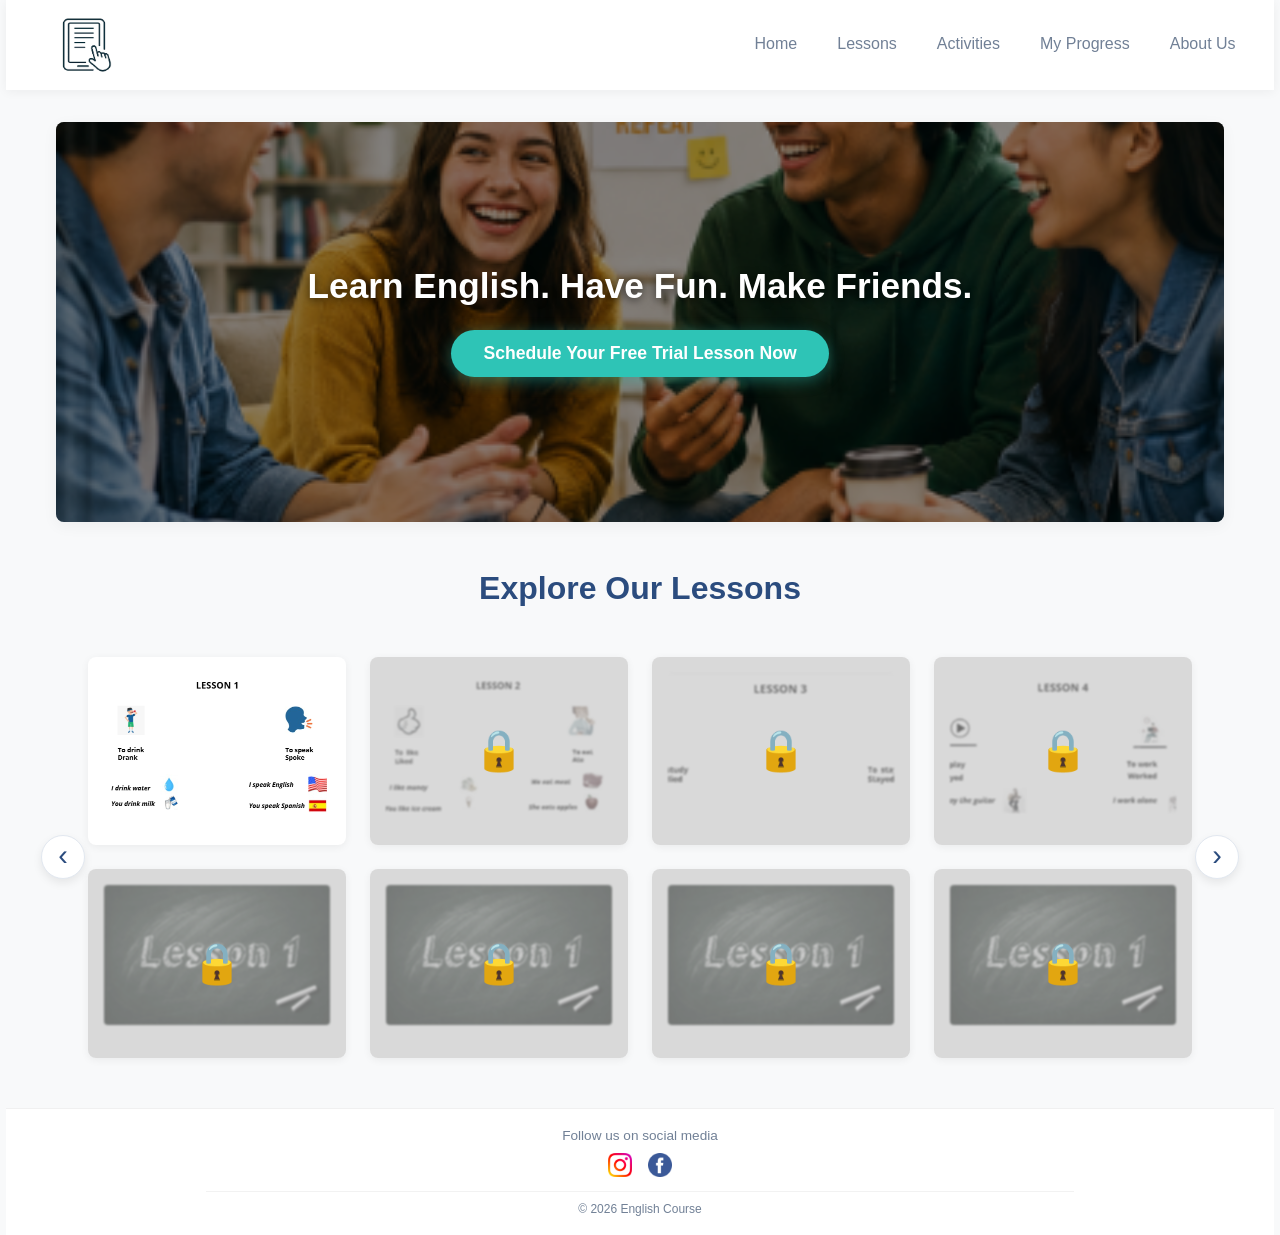
==== commit a08facc4: "g" ====
--- a/index.html
+++ b/index.html
@@ -3,7 +3,7 @@
 <head>
     <meta charset="UTF-8">
     <meta name="viewport" content="width=device-width, initial-scale=1.0">
-    <title>Lesson 1 - Livro e Atividades</title>
+    <title>English Course - Home</title>
     <link rel="stylesheet" href="css/book.css">
     
     <script src="scripts/home.js" defer></script>
@@ -13,94 +13,130 @@
 
     <header id="main-header"></header>
 
-   <main class="home-main">
+    <main class="home-main">
     
-    <section class="hero-section">
-    <div class="hero-container">
-        <div class="slider-wrapper">
-            <div class="slide-item">
-                <img src="images/home.png" alt="Welcome to English Course 1" class="hero-image-large">
-                <div class="hero-cta-overlay">
-                    <h2>Learn English. Have Fun. Make Friends.</h2>
-                    <a href="schedule.html" class="cta-button">Schedule Your Free Trial Lesson Now</a>
-                </div>
-            </div>
-            
-            <div class="slide-item">
-                <img src="images/img2.png" alt="Welcome to English Course 2" class="hero-image-large">
-                <div class="hero-cta-overlay">
-                    <h2>Practice Speaking From Day One.</h2>
-                    <a href="schedule.html" class="cta-button">Schedule Your Free Trial Lesson Now</a>
-                </div>
-            </div>
-            
-            <div class="slide-item">
-                <img src="images/img3.png" alt="Welcome to English Course 3" class="hero-image-large">
-                <div class="hero-cta-overlay">
-                    <h2>Boost Your Confidence & Fluency.</h2>
-                    <a href="schedule.html" class="cta-button">Schedule Your Free Trial Lesson Now</a>
-                </div>
-            </div>
-            
-            <div class="slide-item">
-                <img src="images/img4.png" alt="Welcome to English Course 4" class="hero-image-large">
-                <div class="hero-cta-overlay">
-                    <h2>Your Journey To Fluency Starts Here.</h2>
-                    <a href="schedule.html" class="cta-button">Schedule Your Free Trial Lesson Now</a>
-                </div>
-            </div>
-        </div>
-    </div>
-</section>
-
-    <section class="lessons-section">
-        <h2 class="section-title">Explore Our Lessons</h2>
-        
-        <div class="carousel-wrapper">
-            <button class="carousel-btn prev-btn" id="prevBtn" onclick="moveCarousel(-1)">&#8249;</button>
-            
-            <div class="carousel-track-container">
-                <div class="carousel-track" id="carouselTrack">
-                    
-                    <div class="carousel-page">
-                        <div class="lessons-grid">
-
-
-                            <a href="lesson1.html" class="lesson-card-link"><div class="lesson-card"><img src="images/l2.png" alt="Lesson 1"></div></a>
-                            <a href="lesson2.html" class="lesson-card-link"><div class="lesson-card"><img src="images/l1.png" alt="Lesson 2"></div></a>
-                            <div class="lesson-card"><img src="images/l3.png" alt="Lesson 3"></div>
-                            <div class="lesson-card"><img src="images/l4.png" alt="Lesson 4"></div>
-                            <div class="lesson-card"><img src="images/lesson1.png" alt="Lesson 1"></div>
-                            <div class="lesson-card"><img src="images/lesson1.png" alt="Lesson 1"></div>
-                            <div class="lesson-card"><img src="images/lesson1.png" alt="Lesson 1"></div>
-                            <div class="lesson-card"><img src="images/lesson1.png" alt="Lesson 1"></div>
+        <section class="hero-section">
+            <div class="hero-container">
+                <div class="slider-wrapper">
+                    <div class="slide-item">
+                        <img src="images/home.png" alt="Welcome to English Course 1" class="hero-image-large">
+                        <div class="hero-cta-overlay">
+                            <h2>Learn English. Have Fun. Make Friends.</h2>
+                            <a href="schedule.html" class="cta-button">Schedule Your Free Trial Lesson Now</a>
                         </div>
                     </div>
                     
-                    <div class="carousel-page">
-                        <div class="lessons-grid">
-                            <div class="lesson-card"><img src="images/lesson2.png" alt="Lesson 9"><h3>Lesson 2</h3></div>
-                            <div class="lesson-card"><img src="images/lesson2.png" alt="Lesson 10"><h3>Lesson 2</h3></div>
-                            <div class="lesson-card"><img src="images/lesson2.png" alt="Lesson 11"><h3>Lesson 1</h3></div>
-                            <div class="lesson-card"><img src="images/lesson2.png" alt="Lesson 12"><h3>Lesson 1</h3></div>
-                            <div class="lesson-card"><img src="images/lesson2.png" alt="Lesson 13"><h3>Lesson 1</h3></div>
-                            <div class="lesson-card"><img src="images/lesson2.png" alt="Lesson 14"><h3>Lesson 1</h3></div>
-                            <div class="lesson-card"><img src="images/lesson2.png" alt="Lesson 15"><h3>Lesson 1</h3></div>
-                            <div class="lesson-card"><img src="images/lesson2.png" alt="Lesson 16"><h3>Lesson 1</h3></div>
+                    <div class="slide-item">
+                        <img src="images/img2.png" alt="Welcome to English Course 2" class="hero-image-large">
+                        <div class="hero-cta-overlay">
+                            <h2>Practice Speaking From Day One.</h2>
+                            <a href="schedule.html" class="cta-button">Schedule Your Free Trial Lesson Now</a>
                         </div>
-                    </div> 
-
+                    </div>
+                    
+                    <div class="slide-item">
+                        <img src="images/img3.png" alt="Welcome to English Course 3" class="hero-image-large">
+                        <div class="hero-cta-overlay">
+                            <h2>Boost Your Confidence & Fluency.</h2>
+                            <a href="schedule.html" class="cta-button">Schedule Your Free Trial Lesson Now</a>
+                        </div>
+                    </div>
+                    
+                    <div class="slide-item">
+                        <img src="images/img4.png" alt="Welcome to English Course 4" class="hero-image-large">
+                        <div class="hero-cta-overlay">
+                            <h2>Your Journey To Fluency Starts Here.</h2>
+                            <a href="schedule.html" class="cta-button">Schedule Your Free Trial Lesson Now</a>
+                        </div>
+                    </div>
                 </div>
             </div>
+        </section>
+
+        <section class="lessons-section">
+            <h2 class="section-title">Explore Our Lessons</h2>
             
-            <button class="carousel-btn next-btn" id="nextBtn" onclick="moveCarousel(1)">&#8250;</button>
-        </div>
-    </section>
+            <div class="carousel-wrapper">
+                <button class="carousel-btn prev-btn" id="prevBtn" onclick="moveCarousel(-1)">&#8249;</button>
+                
+                <div class="carousel-track-container">
+                    <div class="carousel-track" id="carouselTrack">
+                        
+                        <div class="carousel-page">
+                            <div class="lessons-grid">
+                                <a href="lesson1.html" class="lesson-card-link">
+                                    <div class="lesson-card"><img src="images/l2.png" alt="Lesson 1"></div>
+                                </a>
+                                
+                                <a href="lesson2.html" class="lesson-card-link">
+                                    <div class="lesson-card"><img src="images/l1.png" alt="Lesson 2"></div>
+                                </a>
+                                
+                                <a href="lesson3.html" class="lesson-card-link">
+                                    <div class="lesson-card"><img src="images/l3.png" alt="Lesson 3"></div>
+                                </a>
+                                
+                                <a href="lesson4.html" class="lesson-card-link">
+                                    <div class="lesson-card"><img src="images/l4.png" alt="Lesson 4"></div>
+                                </a>
+                                
+                                <a href="lesson5.html" class="lesson-card-link">
+                                    <div class="lesson-card"><img src="images/lesson1.png" alt="Lesson 5"></div>
+                                </a>
+                                
+                                <a href="lesson6.html" class="lesson-card-link">
+                                    <div class="lesson-card"><img src="images/lesson1.png" alt="Lesson 6"></div>
+                                </a>
 
-</main>
+                                <a href="lesson7.html" class="lesson-card-link">
+                                    <div class="lesson-card"><img src="images/lesson1.png" alt="Lesson 7"></div>
+                                </a>
+                                
+                                <a href="lesson8.html" class="lesson-card-link">
+                                    <div class="lesson-card"><img src="images/lesson1.png" alt="Lesson 8"></div>
+                                </a>
+                            </div>
+                        </div>
+                        
+                        <div class="carousel-page">
+                            <div class="lessons-grid">
+                                <a href="lesson9.html" class="lesson-card-link">
+                                    <div class="lesson-card"><img src="images/lesson2.png" alt="Lesson 9"><h3>Lesson 9</h3></div>
+                                </a>
+                                <a href="lesson10.html" class="lesson-card-link">
+                                    <div class="lesson-card"><img src="images/lesson2.png" alt="Lesson 10"><h3>Lesson 10</h3></div>
+                                </a>
+                                <a href="lesson11.html" class="lesson-card-link">
+                                    <div class="lesson-card"><img src="images/lesson2.png" alt="Lesson 11"><h3>Lesson 11</h3></div>
+                                </a>
+                                <a href="lesson12.html" class="lesson-card-link">
+                                    <div class="lesson-card"><img src="images/lesson2.png" alt="Lesson 12"><h3>Lesson 12</h3></div>
+                                </a>
+                                <a href="lesson13.html" class="lesson-card-link">
+                                    <div class="lesson-card"><img src="images/lesson2.png" alt="Lesson 13"><h3>Lesson 13</h3></div>
+                                </a>
+                                <a href="lesson14.html" class="lesson-card-link">
+                                    <div class="lesson-card"><img src="images/lesson2.png" alt="Lesson 14"><h3>Lesson 14</h3></div>
+                                </a>
+                                <a href="lesson15.html" class="lesson-card-link">
+                                    <div class="lesson-card"><img src="images/lesson2.png" alt="Lesson 15"><h3>Lesson 15</h3></div>
+                                </a>
+                                <a href="lesson16.html" class="lesson-card-link">
+                                    <div class="lesson-card"><img src="images/lesson2.png" alt="Lesson 16"><h3>Lesson 16</h3></div>
+                                </a>
+                            </div>
+                        </div> 
+
+                    </div>
+                </div>
+                
+                <button class="carousel-btn next-btn" id="nextBtn" onclick="moveCarousel(1)">&#8250;</button>
+            </div>
+        </section>
+
+    </main>
 
     <footer id="main-footer"></footer>
-
     
 </body>
 </html>
--- a/css/book.css
+++ b/css/book.css
@@ -1,7 +1,8 @@
-/* ==========================================================================
-   CSS CORRIGIDO - VISUAL APURADO E LIMPO (ESTILO LIVRO & RESPONSIVO)
-   ========================================================================== */
-
+
+
+/* ==========================================================================
+   SECTION 1: GLOBAL VARIABLES & DESIGN TOKENS (COLOR PALETTE & CORE STYLES)
+   ========================================================================== */
 :root {
     --primary-color: #2b4c7e;
     --primary-hover: #1a3256;
@@ -14,11 +15,14 @@
     --transition-fast: 0.3s ease;
 }
 
+/* ==========================================================================
+   SECTION 2: GLOBAL RESET & DEFAULT TYPOGRAPHY
+   ========================================================================== */
 * {
     margin: 0;
     padding: 0;
     box-sizing: border-box;
-    font-family: 'Segoe UI', Tahoma, Geneva, Verdana, sans-serif;
+    font-family: 'Segoe UI', Tahoma, Geneva, Verdana, sans-serif; 
 }
 
 body {
@@ -32,987 +36,1055 @@
 }
 
 /* ==========================================================================
-   HEADER & MENU (DESKTOP PADRÃO)
+    SECTION 3: HEADER & MENU (DESKTOP PADRÃO)
    ========================================================================== */
 
 #main-header {
-    background-color: var(--bg-card);
-    box-shadow: 0 2px 10px rgba(0, 0, 0, 0.05);
-    width: 100%;
-    position: sticky;
-    top: 0;
-    z-index: 1000;
-}
+    background-color: var(--bg-card); /* 3.1 Define a cor de fundo */
+    box-shadow: 0 2px 10px rgba(0, 0, 0, 0.05); /* 3.2 Cria a sombra sutil */
+    width: 100%; /* 3.3 Garante a largura total */
+    position: sticky; /* 3.4 Ativa o comportamento de fixação */
+    top: 0; /* 3.5 Alinha o ponto de fixação no topo */
+    z-index: 1000; /* 3.6 Garante a camada superior */
+}
+
 
 .header-container {
-    width: 100%;
-    max-width: 100%;
-    padding: 0.3rem 3%;
-    display: flex;
-    justify-content: space-between;
-    align-items: center;
-    position: relative; /* Importante para posicionar o menu mobile */
+    width: 100%; /* 3.7 Define a largura base total */
+    max-width: 100%; /* 3.8 Limita a largura máxima para segurança */
+    padding: 0.3rem 3%; /* 3.9 Cria o espaçamento interno interno */
+    display: flex; /* 3.10 Ativa o modelo de layout flexível */
+    justify-content: space-between; /* 3.11 Distribui os elementos nas extremidades */
+    align-items: center; /* 3.12 Alinha os elementos verticalmente ao centro */
+    position: relative; /* 3.13 Define o ponto de referência para subelementos */
 }
 
 .logo-image {
-    height: 80px;
-    width: auto;
-    display: block;
-    object-fit: contain;
+    height: 80px; /* 3.14 Define a altura fixa da logomarca */
+    width: auto; /* 3.15 Calcula a largura proporcional automaticamente */
+    display: block; /* 3.16 Remove espaçamentos fantasmas de elementos inline */
+    object-fit: contain; /* 3.17 Garante que a imagem não distorça ou achate */
 }
 
 .header-nav ul {
-    display: flex;
-    gap: 2.5rem;
-    list-style: none;
+    display: flex; /* 3.18 Alinha as li (itens da lista) lado a lado */
+    gap: 2.5rem; /* 3.19 Cria o espaçamento interno entre os links */
+    list-style: none; /* 3.20 Remove as bolinhas padrão da lista HTML */
 }
 
 .header-nav a {
-    text-decoration: none;
-    font-size: 1rem;
-    font-weight: 500;
-    color: var(--text-muted);
-    transition: color var(--transition-fast);
-    padding: 5px 0;
+    text-decoration: none; /* 3.21 Remove o sublinhado padrão do link */
+    font-size: 1rem; /* 3.22 Define o tamanho padrão da fonte */
+    font-weight: 500; /* 3.23 Deixa a fonte com peso médio/semi-bold */
+    color: var(--text-muted); /* 3.24 Aplica a cor cinza fosca inicial */
+    transition: color var(--transition-fast); /* 3.25 Suaviza a mudança de cor no hover */
+    padding: 5px 0; /* 3.26 Aumenta a área de clique vertical do link */
 }
 
 .header-nav a:hover {
-    color: var(--primary-color);
+    color: var(--primary-color); /* 3.27 Muda a cor do texto para azul ao passar o mouse */
 }
 
 .header-nav a:after {
-    content: '';
-    display: block;
-    width: 0;
-    height: 2px;
-    background: var(--secondary-color);
-    transition: width var(--transition-fast);
+    content: ''; /* 3.28 Cria um elemento falso necessário para a linha decorativa */
+    display: block; /* 3.29 Faz a linha se comportar como um bloco sólido */
+    width: 0; /* 3.30 Inicia a linha totalmente invisível (largura zero) */
+    height: 2px; /* 3.31 Define a espessura da linha decorativa */
+    background: var(--secondary-color); /* 3.32 Aplica a cor verde azulada na linha */
+    transition: width var(--transition-fast); /* 3.33 Faz a animação da linha expandindo */
 }
 
 .header-nav a:hover:after {
-    width: 100%;
-}
-
-/* BOTÃO HAMBÚRGUER (ESCONDIDO NO COMPUTADOR) */
+    width: 100%; /* 3.34 Expande a linha por completo ao passar o mouse */
+}
+
+
 .menu-toggle {
-    display: none;
-    flex-direction: column;
-    justify-content: space-between;
-    width: 26px;
-    height: 18px;
-    background: transparent;
-    border: none;
-    cursor: pointer;
-    z-index: 1010;
-    padding: 0;
+    display: none; /* 3.35 Esconde o botão por padrão em telas grandes */
+    flex-direction: column; /* 3.36 Alinha as barrinhas internas em coluna (empilhadas) */
+    justify-content: space-between; /* 3.37 Distribui o espaço igualmente entre as barrinhas */
+    width: 26px; /* 3.38 Define a largura total do botão */
+    height: 18px; /* 3.39 Define a altura total do botão */
+    background: transparent; /* 3.40 Remove qualquer cor de fundo padrão do botão */
+    border: none; /* 3.41 Remove as bordas padrão de tags button */
+    cursor: pointer; /* 3.42 Transforma o cursor no ícone de "mãozinha" ao passar o mouse */
+    z-index: 1010; /* 3.43 Garante que o botão fique acima da camada do cabeçalho */
+    padding: 0; /* 3.44 Zera os espaçamentos internos para precisão de tamanho */
 }
 
 .menu-toggle .bar {
-    width: 100%;
-    height: 3px;
-    background-color: var(--primary-color);
-    border-radius: 2px;
-    transition: all var(--transition-fast);
-}
-
-/* ==========================================================================
-   LESSON PAGE
+    width: 100%; /* 3.45 Faz a barrinha ocupar toda a largura do botão (26px) */
+    height: 3px; /* 3.46 Define a espessura de cada barrinha */
+    background-color: var(--primary-color); /* 3.47 Aplica a cor azul principal nas linhas */
+    border-radius: 2px; /* 3.48 Arredonda as pontas das barrinhas */
+    transition: all var(--transition-fast); /* 3.49 Permite animar as linhas (criar o "X" futuramente) */
+}
+
+/* ==========================================================================
+   SECTION 4: LESSON PAGE STRUCTURE & LAYOUT CONTAINERS
    ========================================================================== */
 
 .lesson-container {
-    width: 65%;
-    margin: 3rem auto;
-    background-color: var(--bg-card);
-    padding: 3rem 4rem;
-    border-radius: var(--border-radius);
-    box-shadow: 0 4px 20px rgba(0, 0, 0, 0.08);
-    text-align: center;
+    width: 65%; /* 4.1 Define a largura da página do livro em telas grandes */
+    margin: 3rem auto; /* 4.2 Centraliza a página horizontalmente e cria margem externa */
+    background-color: var(--bg-card); /* 4.3 Aplica a cor branca de fundo na folha */
+    padding: 3rem 4rem; /* 4.4 Cria o recuo interno (margens internas da página) */
+    border-radius: var(--border-radius); /* 4.5 Arredonda os cantos da folha do livro */
+    box-shadow: 0 4px 20px rgba(0, 0, 0, 0.08); /* 4.6 Projeta uma sombra suave sob a folha */
+    text-align: center; /* 4.7 Centraliza os textos e títulos por padrão */
 }
 
 .lesson-title {
-    font-size: 2.5rem;
-    margin-bottom: 3rem;
-    color: var(--text-color);
-    letter-spacing: 2px;
+    font-size: 2.5rem; /* 4.8 Define um tamanho grande e imponente para o título */
+    margin-bottom: 3rem; /* 4.9 Afasta o título do conteúdo que vem abaixo */
+    color: var(--text-color); /* 4.10 Aplica a cor escura padrão no texto */
+    letter-spacing: 2px; /* 4.11 Aumenta o espaçamento entre as letras do título */
 }
 
 .lesson-grid {
-    display: flex;
-    justify-content: space-around;
-    gap: 4rem;
-    flex-wrap: wrap;
+    display: flex; /* 4.12 Ativa o Flexbox para alinhar as colunas de verbos */
+    justify-content: space-around; /* 4.13 Distribui as colunas com espaços harmônicos entre elas */
+    gap: 4rem; /* 4.14 Define a distância firme de separação entre as colunas */
+    flex-wrap: wrap; /* 4.15 Permite que as colunas quebrem para baixo em telas menores */
 }
 
 .verb-column {
-    flex: 1;
-    min-width: 300px;
-    max-width: 500px;
+    flex: 1; /* 4.16 Faz a coluna crescer e ocupar o espaço disponível igualmente */
+    min-width: 300px; /* 4.17 Define a largura mínima para a coluna não esmagar */
+    max-width: 500px; /* 4.18 Limita a largura máxima para manter a leitura confortável */
 }
 
 .verb-header {
-    margin-bottom: 2rem;
+    margin-bottom: 2rem; /* 4.19 Afasta o cabeçalho do verbo da lista de frases abaixo */
 }
 
 .verb-header h2 {
-    font-size: 1.5rem;
-    color: var(--primary-color);
-}
-
-/* ==========================================================================
-   FRASES (DRINK / SPEAK)
+    font-size: 1.5rem; /* 4.20 Define o tamanho do título do verbo (Ex: To drink) */
+    color: var(--primary-color); /* 4.21 Aplica a cor azul principal no nome do verbo */
+}
+
+/* ==========================================================================
+   SECTION 5: PRACTICE SENTENCES, AUDIO BUTTONS & MEDIA ELEMENTS
    ========================================================================== */
 
 .practice-list {
-    display: flex;
-    flex-direction: column;
-    gap: 2.5rem;
+    display: flex; /* 5.1 Ativa o Flexbox para organizar a lista de frases */
+    flex-direction: column; /* 5.2 Alinha as linhas de prática verticalmente em coluna */
+    gap: 2.5rem; /* 5.3 Define o espaçamento vertical entre uma frase e outra */
 }
 
 .practice-row {
-    display: grid;
-    grid-template-columns: 40px max-content 60px;
-    align-items: center;
-    gap: 0.6rem;
+    display: grid; /* 5.4 Ativa o CSS Grid para controle absoluto da linha */
+    grid-template-columns: 40px max-content 60px; /* 5.5 Divide a linha em três colunas fixas e proporcionais */
+    align-items: center; /* 5.6 Centraliza verticalmente o botão, o texto e a imagem */
+    gap: 0.6rem; /* 5.7 Define o espaçamento horizontal entre as colunas da linha */
 }
 
 .practice-text {
-    font-style: italic;
-    font-size: 2rem;
-    font-weight: 600;
+    font-style: italic; /* 5.8 Aplica o estilo itálico no texto das frases */
+    font-size: 2rem; /* 5.9 Define um tamanho grande e nítido para leitura das frases */
+    font-weight: 600; /* 5.10 Deixa a fonte em negrito (semi-bold) para destaque */
 }
 
 /* BOTÃO PLAY */
 .play-btn {
-    background: none;
-    border: 2px solid var(--text-muted);
-    border-radius: 50%;
-    width: 30px;
-    height: 30px;
-    cursor: pointer;
-    display: flex;
-    align-items: center;
-    justify-content: center;
-    color: var(--text-muted);
-    font-size: 0.8rem;
-    transition: all 0.2s;
+    background: none; /* 5.11 Remove qualquer cor de fundo padrão do botão */
+    border: 2px solid var(--text-muted); /* 5.12 Aplica uma borda fina cinza ao redor do botão */
+    border-radius: 50%; /* 5.13 Torna o botão perfeitamente circular */
+    width: 30px; /* 5.14 Fixa a largura horizontal do botão */
+    height: 30px; /* 5.15 Fixa a altura vertical do botão */
+    cursor: pointer; /* 5.16 Muda o cursor para "mãozinha" indicando elemento clicável */
+    display: flex; /* 5.17 Ativa o Flexbox para alinhar o ícone interno (▶) */
+    align-items: center; /* 5.18 Centraliza o ícone verticalmente dentro do círculo */
+    justify-content: center; /* 5.19 Centraliza o ícone horizontalmente dentro do círculo */
+    color: var(--text-muted); /* 5.20 Aplica a cor cinza fosca inicial no ícone (▶) */
+    font-size: 0.8rem; /* 5.21 Define o tamanho do ícone interno do play */
+    transition: all 0.2s; /* 5.22 Suaviza a animação de inversão de cores no hover */
 }
 
 .play-btn:hover {
-    background-color: var(--primary-color);
-    color: white;
-    border-color: var(--primary-color);
+    background-color: var(--primary-color); /* 5.23 Pinta o fundo de azul principal ao passar o mouse */
+    color: white; /* 5.24 Muda o ícone interno para branco no hover */
+    border-color: var(--primary-color); /* 5.25 Altera a borda para acompanhar o fundo azul */
 }
 
 /* IMAGEM PRINCIPAL */
 .main-img {
-    width: 170px;
-    height: 170px;
-    margin: 0 auto 10px;
+    width: 170px; /* 5.26 Fixa a largura do container da imagem de cabeçalho do verbo */
+    height: 170px; /* 5.27 Fixa a altura do container da imagem de cabeçalho do verbo */
+    margin: 0 auto 10px; /* 5.28 Centraliza o container e cria um espaçamento na base */
 }
 
 /* IMAGENS AO LADO DAS FRASES */
 .icon-img {
-    width: 80px;
-    height: 80px;
-    display: flex;
-    align-items: center;
-    justify-content: center;
-    flex-shrink: 0;
+    width: 80px; /* 5.29 Define a largura do quadrado que segura os ícones ilustrativos */
+    height: 80px; /* 5.30 Define a altura do quadrado que segura os ícones ilustrativos */
+    display: flex; /* 5.31 Ativa o Flexbox para posicionar a tag img interna */
+    align-items: center; /* 5.32 Centraliza a imagem verticalmente no container */
+    justify-content: center; /* 5.33 Centraliza a imagem horizontalmente no container */
+    flex-shrink: 0; /* 5.34 Impede que o container esmague se a tela encolher */
 }
 
 .icon-img img {
-    width: 100%;
-    height: 100%;
-    object-fit: contain;
-    display: block;
-}
-
-/* ==========================================================================
-   HOME
+    width: 100%; /* 5.35 Força a imagem a ocupar toda a largura do container de 80px */
+    height: 100%; /* 5.36 Força a imagem a ocupar toda a altura do container de 80px */
+    object-fit: contain; /* 5.37 Redimensiona a foto proporcionalmente sem cortar ou distorcer */
+    display: block; /* 5.38 Elimina espaçamentos indesejados abaixo da imagem */
+}
+
+/* ==========================================================================
+   SECTION 6: HOME PAGE BASE STRUCTURE & CORE WRAPPERS
    ========================================================================== */
 
 .home-main {
-    flex: 1;
-    width: 100%;
-    max-width: 1200px;
-    margin: 0 auto;
-    padding: 2rem 1rem;
+    flex: 1; /* 6.1 Faz o container principal esticar para preencher o espaço vertical restante */
+    width: 100%; /* 6.2 Garante que a estrutura ocupe toda a largura horizontal base */
+    max-width: 1200px; /* 6.3 Limita a largura máxima do site para manter o design elegante */
+    margin: 0 auto; /* 6.4 Centraliza todo o corpo da página inicial no meio do navegador */
+    padding: 2rem 1rem; /* 6.5 Cria o recuo interno para afastar o conteúdo das bordas da tela */
 }
 
 .hero-section {
-    width: 100%;
-    margin-bottom: 3rem;
-}
-
-/* ==========================================================================
-   CARROSSEL DE IMAGENS AUTOMÁTICO COM CALL TO ACTION (HERO)
+    width: 100%; /* 6.6 Força a seção de destaque a ocupar 100% da largura do seu elemento pai */
+    margin-bottom: 3rem; /* 6.7 Cria um espaçamento firme na base para empurrar o carrossel de lições */
+}
+
+/* ==========================================================================
+   SECTION 7: AUTOMATIC HERO BANNER (SLIDER & CALL TO ACTION)
    ========================================================================== */
 
 .hero-container {
-    width: 100%;
-    border-radius: var(--border-radius);
-    overflow: hidden; /* Corta o que passar dos limites da tela */
-    box-shadow: 0 4px 15px rgba(0, 0, 0, 0.05);
-    position: relative;
+    width: 100%; /* 7.1 Faz o painel principal ocupar toda a largura horizontal */
+    border-radius: var(--border-radius); /* 7.2 Arredonda os cantos externos do banner */
+    overflow: hidden; /* 7.3 Esconde as fotos dos slides que estão fora da área visível */
+    box-shadow: 0 4px 15px rgba(0, 0, 0, 0.05); /* 7.4 Aplica sombreamento suave nas bordas externas */
+    position: relative; /* 7.5 Serve como âncora para a camada escura de texto por cima */
 }
 
 /* Envoltório que junta os 4 slides lado a lado e roda a animação */
 .slider-wrapper {
-    display: flex;
-    width: 400%; /* 400% porque são 4 blocos de imagens (100% para cada uma) */
-    height: auto;
-    animation: autoSlider 240s infinite ease-in-out; /* Ciclo total de 4 minutos (240 segundos) */
+    display: flex; /* 7.6 Coloca as 4 imagens alinhadas horizontalmente lado a lado */
+    width: 400%; /* 7.7 Reserva o espaço equivalente a 4 telas inteiras (100% para cada foto) */
+    height: auto; /* 7.8 Regula a altura vertical de forma maleável */
+    animation: autoSlider 240s infinite ease-in-out; /* 7.9 Aciona o ciclo de movimentação automática de 4 minutos */
 }
 
 /* Garante que cada bloco do slide ocupe exatamente o espaço correto */
 .slide-item {
-    width: 25%; /* 25% de 400% é igual a 100% do container */
-    position: relative;
-    height: auto;
+    width: 25%; /* 7.10 Faz cada foto ocupar exatamente 1/4 (uma parte de 25%) do wrapper de 400% */
+    position: relative; /* 7.11 Permite posicionar textos e botões de forma interna na imagem */
+    height: auto; /* 7.12 Mantém a altura proporcional ao elemento */
 }
 
 .slide-item .hero-image-large {
-    width: 100%;
-    max-height: 400px;
-    object-fit: cover;
-    display: block;
+    width: 100%; /* 7.13 Estica a imagem para preencher toda a largura do slide item */
+    max-height: 400px; /* 7.14 Trava a altura máxima do banner para não ocupar a tela toda */
+    object-fit: cover; /* 7.15 Recorta a foto proporcionalmente para não achatar ou esticar */
+    display: block; /* 7.16 Exclui lacunas vazias ou margens fantasmas na base da foto */
 }
 
 /* Camada escura por cima da imagem para dar contraste e destacar o texto */
 .hero-cta-overlay {
-    position: absolute;
-    top: 0;
-    left: 0;
-    width: 100%;
-    height: 100%;
-    background: rgba(0, 0, 0, 0.45); /* Escurece 45% da foto para a fonte branca brilhar */
-    display: flex;
-    flex-direction: column;
-    justify-content: center;
-    align-items: center;
-    gap: 1.5rem;
-    color: white;
-    padding: 2rem;
-    text-align: center;
-    z-index: 10;
+    position: absolute; /* 7.17 Retira a camada do fluxo e sobrepõe ela exatamente sobre a foto */
+    top: 0; /* 7.18 Alinha o início da película no teto do banner */
+    left: 0; /* 7.19 Preserva a película colada no canto esquerdo */
+    width: 100%; /* 7.20 Estica a película escura por toda a largura do banner */
+    height: 100%; /* 7.21 Estica a película por toda a altura vertical do banner */
+    background: rgba(0, 0, 0, 0.45); /* 7.22 Aplica o filtro de escurecimento com 45% de opacidade preta */
+    display: flex; /* 7.23 Ativa o Flexbox para alinhar os textos e botão internos */
+    flex-direction: column; /* 7.24 Organiza o h2 e o botão empilhados em formato vertical */
+    justify-content: center; /* 7.25 Centraliza o bloco inteiro de texto na vertical do banner */
+    align-items: center; /* 7.26 Centraliza todo o texto e o botão horizontalmente */
+    gap: 1.5rem; /* 7.27 Afasta o título em h2 do botão de agendamento */
+    color: white; /* 7.28 Pinta todos os textos internos de branco absoluto */
+    padding: 2rem; /* 7.29 Garante um recuo de segurança para o texto não bater nas bordas */
+    text-align: center; /* 7.30 Centraliza todas as linhas de texto internamente */
+    z-index: 10; /* 7.31 Garante que os textos e botões fiquem acima do arquivo da foto */
 }
 
 .hero-cta-overlay h2 {
-    font-size: 2.2rem;
-    font-family: 'Segoe UI', Tahoma, Geneva, Verdana, sans-serif;
-    font-weight: 700;
-    text-shadow: 0 2px 8px rgba(0, 0, 0, 0.6);
+    font-size: 2.2rem; /* 7.32 Aplica o tamanho grande para a mensagem principal */
+    font-family: 'Segoe UI', Tahoma, Geneva, Verdana, sans-serif; /* 7.33 Define a família tipográfica */
+    font-weight: 700; /* 7.34 Ajusta o peso da fonte para negrito robusto */
+    text-shadow: 0 2px 8px rgba(0, 0, 0, 0.6); /* 7.35 Projeta um contorno escuro nas letras aumentando a leitura */
 }
 
 /* Estilo do Botão Moderno de Call To Action (Estilo Pílula) */
 .cta-button {
-    background-color: var(--secondary-color); /* Usa o verde azulado chamativo */
-    color: white;
-    text-decoration: none;
-    padding: 0.8rem 2rem;
-    font-size: 1.1rem;
-    font-weight: bold;
-    border-radius: 50px; /* Deixa o botão arredondado */
-    box-shadow: 0 4px 15px rgba(46, 196, 182, 0.4);
-    transition: transform 0.2s, background-color 0.2s;
+    background-color: var(--secondary-color); /* 7.36 Pinta o botão com a cor chamativa turquesa do root */
+    color: white; /* 7.37 Pinta a escrita interna do botão de branco */
+    text-decoration: none; /* 7.38 Elimina o sublinhado automático de links */
+    padding: 0.8rem 2rem; /* 7.39 Define o espaçamento interno vertical e horizontal do botão */
+    font-size: 1.1rem; /* 7.40 Ajusta a dimensão da fonte interna */
+    font-weight: bold; /* 7.41 Deixa o texto em negrito rígido para chamar atenção */
+    border-radius: 50px; /* 7.42 Curva os cantos ao máximo gerando o formato pílula */
+    box-shadow: 0 4px 15px rgba(46, 196, 182, 0.4); /* 7.43 Aplica brilho com sombra neon na cor turquesa */
+    transition: transform 0.2s, background-color 0.2s; /* 7.44 Cria a transição suave para os efeitos visuais */
 }
 
 .cta-button:hover {
-    background-color: #24a195; /* Tom sutilmente mais escuro no hover */
-    transform: scale(1.05); /* Leve crescimento ao passar o mouse */
+    background-color: #24a195; /* 7.45 Escurece a cor turquesa levemente ao passar o mouse */
+    transform: scale(1.05); /* 7.46 Faz o botão crescer suavemente 5% atraindo o clique */
 }
 
 .cta-button:active {
-    transform: scale(0.98); /* Efeito de clique físico */
+    transform: scale(0.98); /* 7.47 Encolhe milimetricamente o botão imitando o clique real */
 }
 
 /* Linha do tempo da animação sincronizada para 1 minuto por imagem */
 @keyframes autoSlider {
-    /* Imagem 1 ativa por 1 minuto (0% a 24%) */
-    0%, 24% { transform: translateX(0); }
-    
-    /* Transição suave para a Imagem 2 */
-    25%, 49% { transform: translateX(-25%); }
-    
-    /* Transição suave para a Imagem 3 */
-    50%, 74% { transform: translateX(-50%); }
-    
-    /* Transição suave para a Imagem 4 */
-    75%, 99% { transform: translateX(-75%); }
-    
-    /* Volta para a Imagem 1 reiniciando o ciclo */
-    100% { transform: translateX(0); }
-}
-
-/* ==========================================================================
-   CARROSSEL DE LIÇÕES (MANUAL)
+    0%, 24% { transform: translateX(0); } /* 7.48 Segura o primeiro slide estável na tela */
+    25%, 49% { transform: translateX(-25%); } /* 7.49 Arrasta o wrapper para a esquerda revelando o slide 2 */
+    50%, 74% { transform: translateX(-50%); } /* 7.50 Desloca ainda mais o eixo para mostrar o slide 3 */
+    75%, 99% { transform: translateX(-75%); } /* 7.51 Posiciona na última foto (slide 4) */
+    100% { transform: translateX(0); } /* 7.52 Realiza a rolagem limpa de volta para a imagem 1 */
+}
+
+/* ==========================================================================
+   SECTION 8: MANUAL LESSON CAROUSEL WITH FLOATING NAV BUTTONS
    ========================================================================== */
 
 .lessons-section {
-    width: 100%;
-    text-align: center;
+    width: 100%; /* 8.1 Faz a seção inteira das lições ocupar toda a largura horizontal */
+    text-align: center; /* 8.2 Centraliza os títulos da seção por padrão */
 }
 
 .section-title {
-    font-size: 2rem;
-    color: var(--primary-color);
-    margin-bottom: 2rem;
+    font-size: 2rem; /* 8.3 Define o tamanho do título da seção de lições */
+    color: var(--primary-color); /* 8.4 Pinta o título com o azul principal do root */
+    margin-bottom: 2rem; /* 8.5 Cria um recuo na base afastando o título do carrossel */
 }
 
 .carousel-wrapper {
-    display: flex;
-    align-items: center;
-    position: relative;
-    gap: 1rem;
+    display: flex; /* 8.6 Ativa o Flexbox para alinhar os componentes do carrossel */
+    align-items: center; /* 8.7 Centraliza verticalmente botões e páginas */
+    position: relative; /* 8.8 Serve como âncora absoluta para prender as setas flutuantes */
+    width: 100%; /* 8.9 Estica o wrapper por toda a largura disponível */
 }
 
 .carousel-track-container {
-    width: 100%;
-    overflow: hidden;
+    width: 100%; /* 8.10 Ocupa toda a largura do wrapper */
+    overflow: hidden; /* 8.11 Esconde a segunda página do carrossel que fica fora do monitor */
+    padding: 10px 0; /* 8.12 Cria espaço vertical para a sombra do card flutuante não ser cortada */
 }
 
 .carousel-track {
-    display: flex;
-    transition: transform 0.5s ease-in-out;
-    width: 200%;
+    display: flex; /* 8.13 Coloca as duas páginas (Page 1 e Page 2) lado a lado na horizontal */
+    transition: transform 0.5s ease-in-out; /* 8.14 Cria a animação suave de deslize ao mudar de página */
+    width: 200%; /* 8.15 Define o tamanho equivalente a duas páginas inteiras (100% cada) */
 }
 
 .carousel-page {
-    width: 50%;
-    flex-shrink: 0;
+    width: 50%; /* 8.16 Faz cada página ocupar exatamente metade (50%) do espaço de 200% */
+    flex-shrink: 0; /* 8.17 Impede que o navegador esmague a página para caber na tela */
 }
 
 .lessons-grid {
-    display: grid;
-    grid-template-columns: repeat(4, 1fr);
-    grid-template-rows: repeat(2, 1fr);
-    gap: 1.5rem;
-    padding: 0.5rem;
+    display: grid; /* 8.18 Ativa o CSS Grid para montar a grade de cards */
+    grid-template-columns: repeat(4, 1fr); /* 8.19 Distribui os cards em 4 colunas de tamanhos iguais */
+    grid-template-rows: repeat(2, 1fr); /* 8.20 Organiza os cards em 2 linhas simétricas */
+    gap: 1.5rem; /* 8.21 Define o espaçamento entre as linhas e colunas de cards */
+    padding: 0.5rem 2rem; /* 8.22 Adiciona um recuo lateral interno guardando espaço para as setas */
 }
 
 .lesson-card {
-    background: var(--bg-card);
-    border-radius: var(--border-radius);
-    padding: 1rem;
-    box-shadow: 0 2px 8px rgba(0, 0, 0, 0.06);
-    transition: 0.3s;
-    cursor: pointer;
-    text-align: center;
+    background: var(--bg-card); /* 8.23 Aplica o fundo branco do root em cada card */
+    border-radius: var(--border-radius); /* 8.24 Arredonda os cantos de cada card de lição */
+    padding: 1rem; /* 8.25 Cria um recuo interno separando a imagem das bordas do card */
+    box-shadow: 0 2px 8px rgba(0, 0, 0, 0.06); /* 8.26 Projeta uma sombra suave e elegante sob o card */
+    transition: 0.3s; /* 8.27 Suaviza o tempo de resposta da animação de hover */
+    cursor: pointer; /* 8.28 Transforma o ponteiro do mouse em "mãozinha" de clique */
+    text-align: center; /* 8.29 Centraliza qualquer texto que entrar no card */
 }
 
 .lesson-card:hover {
-    transform: translateY(-5px);
+    transform: translateY(-5px); /* 8.30 Faz o card flutuar para cima 5px ao passar o mouse */
+    box-shadow: 0 5px 15px rgba(0, 0, 0, 0.1); /* 8.31 Intensifica a sombra gerando um efeito de elevação real */
 }
 
 .lesson-card img {
-    width: 100%;
-    height: 140px;
-    object-fit: cover;
-    border-radius: 4px;
-    margin-bottom: 0.8rem;
-}
-
-/* ==========================================================================
-   FOOTER
+    width: 100%; /* 8.32 Força a imagem a ocupar toda a largura útil do card */
+    height: 140px; /* 8.33 Trava a altura vertical da imagem da lição */
+    object-fit: cover; /* 8.34 Recorta a imagem proporcionalmente preenchendo o espaço sem distorcer */
+    border-radius: 4px; /* 8.35 Arredonda de forma sutil os cantos da imagem da lição */
+    margin-bottom: 0.8rem; /* 8.36 Cria um espaçamento abaixo da foto */
+}
+
+/* ESTILIZAÇÃO COMPLETA DAS SETAS LATERAIS DO CARROSSEL */
+.carousel-btn {
+    position: absolute; /* 8.37 Tira o botão do fluxo e faz ele flutuar sobre o carrossel */
+    top: 50%; /* 8.38 Empurra o botão até a metade vertical da seção */
+    transform: translateY(-50%); /* 8.39 Ajusta o eixo centralizando o botão perfeitamente na vertical */
+    background-color: var(--bg-card); /* 8.40 Deixa o fundo do botão branco combinando com os cards */
+    color: var(--primary-color); /* 8.41 Aplica a cor azul principal no caractere da seta (‹ ou ›) */
+    border: 1px solid #e2e8f0; /* 8.42 Aplica uma borda fina cinza ao redor do botão */
+    width: 44px; /* 8.43 Fixa a largura do botão redondo */
+    height: 44px; /* 8.44 Fixa a altura do botão redondo */
+    border-radius: 50%; /* 8.45 Arredonda as bordas ao máximo criando um círculo perfeito */
+    font-size: 1.8rem; /* 8.46 Aumenta o tamanho visual da seta de navegação */
+    line-height: 1; /* 8.47 Zera o espaçamento de linha interno da seta */
+    cursor: pointer; /* 8.48 Modifica o cursor para indicar elemento clicável */
+    display: flex; /* 8.49 Ativa o Flexbox para centralizar a seta dentro do círculo */
+    align-items: center; /* 8.50 Garante o alinhamento vertical da seta ao centro */
+    justify-content: center; /* 8.51 Garante o alinhamento horizontal da seta ao centro */
+    box-shadow: 0 4px 10px rgba(0, 0, 0, 0.08); /* 8.52 Aplica uma sombra elegante fazendo o botão flutuar */
+    transition: all 0.2s ease-in-out; /* 8.53 Cria a suavidade para as interações de mouse */
+    z-index: 20; /* 8.54 Força o botão a ficar acima da camada dos cards de lição */
+    padding-bottom: 4px; /* 8.55 Ajuste milimétrico para alinhar a seta perfeitamente no centro */
+}
+
+.prev-btn {
+    left: -15px; /* 8.56 Joga a seta esquerda um pouco para fora da borda do grid */
+}
+
+.next-btn {
+    right: -15px; /* 8.57 Joga a seta direita um pouco para fora da borda do grid */
+}
+
+.carousel-btn:hover {
+    background-color: var(--primary-color); /* 8.58 Inverte a cor do botão para azul ao passar o mouse */
+    color: white; /* 8.59 Muda o ícone da seta para branco no hover */
+    border-color: var(--primary-color); /* 8.60 Sincroniza a borda com o fundo azul do botão */
+    transform: translateY(-50%) scale(1.1); /* 8.61 Faz o botão crescer 10% mantendo a centralização vertical */
+}
+
+.carousel-btn:active {
+    transform: translateY(-50%) scale(0.95); /* 8.62 Simula o clique físico encolhendo o botão levemente */
+}
+/* ==========================================================================
+   SECTION 9: MAIN FOOTER STRUCTURE & SOCIAL LINKS
    ========================================================================== */
 
 #main-footer {
-    background-color: var(--bg-card);
-    border-top: 1px solid rgba(0, 0, 0, 0.06);
-    margin-top: auto;
-    width: 100%;
+    background-color: var(--bg-card); /* 9.1 Aplica a cor branca de fundo no rodapé */
+    border-top: 1px solid rgba(0, 0, 0, 0.06); /* 9.2 Cria uma linha divisória cinza bem sutil no topo */
+    margin-top: auto; /* 9.3 Empurra o rodapé para a base da página de forma automática */
+    width: 100%; /* 9.4 Força o rodapé a ocupar toda a largura horizontal da tela */
 }
 
 .footer-container {
-    max-width: 900px;
-    margin: 0 auto;
-    padding: 1.2rem 1rem;
-    display: flex;
-    flex-direction: column;
-    align-items: center;
-    gap: 0.6rem;
-    text-align: center;
+    max-width: 900px; /* 9.5 Limita a largura máxima do conteúdo do rodapé para melhor leitura */
+    margin: 0 auto; /* 9.6 Centraliza o container do rodapé no meio da tela */
+    padding: 1.2rem 1rem; /* 9.7 Define o recuo interno vertical e horizontal */
+    display: flex; /* 9.8 Ativa o Flexbox para alinhar os blocos do rodapé */
+    flex-direction: column; /* 9.9 Organiza os elementos internos empilhados verticalmente */
+    align-items: center; /* 9.10 Centraliza todos os elementos na horizontal */
+    gap: 0.6rem; /* 9.11 Define um espaçamento firme entre os textos e os links sociais */
+    text-align: center; /* 9.12 Centraliza o alinhamento de todas as linhas de texto */
 }
 
 .footer-container p {
-    font-size: 0.85rem;
-    color: var(--text-muted);
-    margin: 0;
+    font-size: 0.85rem; /* 9.13 Define um tamanho de fonte menor e discreto para os textos */
+    color: var(--text-muted); /* 9.14 Aplica a cor cinza fosca para não competir com o conteúdo principal */
+    margin: 0; /* 9.15 Zera as margens padrões das tags de parágrafo */
 }
 
 .social-links {
-    display: flex;
-    gap: 1rem;
-    align-items: center;
+    display: flex; /* 9.16 Ativa o Flexbox para alinhar os ícones das redes sociais */
+    gap: 1rem; /* 9.17 Define o espaçamento horizontal entre cada ícone social */
+    align-items: center; /* 9.18 Alinha os ícones verticalmente ao centro */
 }
 
 .social-icon {
-    width: 24px;
-    height: 24px;
-    object-fit: contain;
-    display: block;
-    transition: transform 0.2s ease;
+    width: 24px; /* 9.14 Fixa a largura dos ícones das redes sociais */
+    height: 24px; /* 9.15 Fixa a altura dos ícones das redes sociais */
+    object-fit: contain; /* 9.16 Garante que os logotipos não fiquem distorcidos ou achatados */
+    display: block; /* 9.17 Remove espaçamentos fantasmas de elementos inline */
+    transition: transform 0.2s ease; /* 9.18 Suaviza a animação de zoom ao passar o mouse */
 }
 
 .social-links a:hover .social-icon {
-    transform: scale(1.1);
+    transform: scale(1.1); /* 9.19 Aumenta o tamanho do ícone em 10% no hover criando efeito de zoom */
 }
 
 .footer-container .copyright {
-    font-size: 0.75rem;
-    color: var(--text-muted);
-    border-top: 1px solid rgba(0, 0, 0, 0.05);
-    width: 100%;
-    padding-top: 0.6rem;
-    margin-top: 0.3rem;
-}
-
-/* ==========================================================================
-   ESTILOS ADICIONAIS PARA FILTRAR AS DUAS FOLHAS
+    font-size: 0.75rem; /* 9.20 Aplica uma fonte bem pequena para o texto dos direitos autorais */
+    color: var(--text-muted); /* 9.21 Mantém o tom cinza discreto nas informações finais */
+    border-top: 1px solid rgba(0, 0, 0, 0.05); /* 9.22 Adiciona uma linha divisória muito fina acima do copyright */
+    width: 100%; /* 9.23 Faz a linha divisória cruzar toda a largura útil do container */
+    padding-top: 0.6rem; /* 9.24 Afasta o texto do copyright da linha divisória recém-criada */
+    margin-top: 0.3rem; /* 9.25 Cria um respiro externo acima da linha do copyright */
+}
+/* ==========================================================================
+   SECTION 10: ADVANCED GRAMMAR LAYOUT & LEAFLET FILTERS
    ========================================================================== */
 
 .lesson-container + .lesson-container {
-    margin-top: 4rem;
+    margin-top: 4rem; /* 10.1 Cria espaçamento entre containers de lições consecutivos */
 }
 
 .grammar-layout {
-    display: grid;
-    grid-template-columns: 1fr 180px 1fr;
-    gap: 2rem;
-    text-align: left;
-    margin-bottom: 3rem;
+    display: grid; /* 10.2 Ativa o CSS Grid para a estrutura de gramática */
+    grid-template-columns: 1fr 180px 1fr; /* 10.3 Divide o layout em três colunas (duas flexíveis e uma fixa no centro) */
+    gap: 2rem; /* 10.4 Define o espaçamento entre as colunas da grade */
+    text-align: left; /* 10.5 Alinha os textos explicativos à esquerda */
+    margin-bottom: 3rem; /* 10.6 Cria uma margem de respiro na base do bloco */
 }
 
 .grammar-column {
-    display: flex;
-    flex-direction: column;
-    gap: 2.5rem;
+    display: flex; /* 10.7 Organiza o conteúdo da coluna de gramática com Flexbox */
+    flex-direction: column; /* 10.8 Alinha os blocos internos verticalmente */
+    gap: 2.5rem; /* 10.9 Define a distância entre os blocos de conteúdo */
 }
 
 .grammar-block {
-    display: flex;
-    flex-direction: column;
-    gap: 0.8rem;
+    display: flex; /* 10.10 Ativa o layout flexível para o bloco individual */
+    flex-direction: column; /* 10.11 Alinha os elementos do bloco em formato de coluna */
+    gap: 0.8rem; /* 10.12 Cria o espaçamento entre o título do bloco e a lista */
 }
 
 .block-title {
-    font-size: 1.6rem;
-    color: var(--primary-color);
-    font-weight: 700;
-    margin-bottom: 0.3rem;
+    font-size: 1.6rem; /* 10.13 Define a dimensão dos títulos de tópicos gramaticais */
+    color: var(--primary-color); /* 10.14 Pinta o título com o azul principal */
+    font-weight: 700; /* 10.15 Aplica negrito forte para destaque */
+    margin-bottom: 0.3rem; /* 10.16 Afasta sutilmente o título da listagem abaixo */
 }
 
 .grammar-list {
-    display: flex;
-    flex-direction: column;
-    gap: 1rem;
+    display: flex; /* 10.17 Usa Flexbox para estruturar as linhas de exemplos */
+    flex-direction: column; /* 10.18 Dispõe as linhas verticalmente */
+    gap: 1rem; /* 10.19 Define a distância interna entre os exemplos */
 }
 
 .grammar-row {
-    display: grid;
-    grid-template-columns: 35px 1fr;
-    align-items: center;
-    gap: 0.8rem;
+    display: grid; /* 10.20 Ativa o CSS Grid para alinhar os componentes da linha */
+    grid-template-columns: 35px 1fr; /* 10.21 Cria uma coluna para o marcador/ícone e outra para o texto */
+    align-items: center; /* 10.22 Centraliza verticalmente o conteúdo da linha */
+    gap: 0.8rem; /* 10.23 Define o espaçamento horizontal entre o ícone e a frase */
 }
 
 .grammar-text {
-    font-size: 1.6rem !important;
-    font-style: italic;
-    font-weight: 600;
+    font-size: 1.6rem !important; /* 10.24 Força o tamanho ampliado para leitura confortável de exemplos */
+    font-style: italic; /* 10.25 Aplica estilo itálico nas sentenças de exemplo */
+    font-weight: 600; /* 10.26 Deixa o texto em negrito médio */
 }
 
 .grammar-center-images {
-    display: flex;
-    flex-direction: column;
-    justify-content: space-around;
-    align-items: center;
+    display: flex; /* 10.27 Ativa o Flexbox para gerenciar as ilustrações centrais */
+    flex-direction: column; /* 10.28 Organiza as imagens empilhadas verticalmente */
+    justify-content: space-around; /* 10.29 Distribui as imagens de forma equilibrada no eixo vertical */
+    align-items: center; /* 10.30 Centraliza as imagens horizontalmente na coluna do meio */
 }
 
 .grammar-center-images img {
-    max-width: 100%;
-    height: auto;
-    object-fit: contain;
+    max-width: 100%; /* 10.31 Impede que as imagens ultrapassem a largura da coluna do meio */
+    height: auto; /* 10.32 Preserva a proporção de altura original */
+    object-fit: contain; /* 10.33 Garante o redimensionamento perfeito sem distorções */
 }
 
 .center-img-top {
-    max-height: 160px;
+    max-height: 160px; /* 10.34 Restringe a altura máxima da imagem ilustrativa superior */
 }
 
 .center-img-bottom {
-    max-height: 140px;
+    max-height: 140px; /* 10.35 Restringe a altura máxima da imagem ilustrativa inferior */
 }
 
 .connectives-layout {
-    display: grid;
-    grid-template-columns: 1fr 1fr;
-    gap: 4rem;
-    text-align: left;
-    border-top: 2px dashed #e2e8f0;
-    padding-top: 2.5rem;
+    display: grid; /* 10.36 Ativa a grade CSS para a seção de conectivos */
+    grid-template-columns: 1fr 1fr; /* 10.37 Divide o espaço em duas colunas idênticas lado a lado */
+    gap: 4rem; /* 10.38 Define uma separação larga entre as duas colunas */
+    text-align: left; /* 10.39 Alinha os textos explicativos à esquerda */
+    border-top: 2px dashed #e2e8f0; /* 10.40 Desenha uma linha tracejada estilizada para separar seções */
+    padding-top: 2.5rem; /* 10.41 Cria espaço interno acima do conteúdo para não colar na linha */
 }
 
 .reading-list {
-    display: flex;
-    flex-direction: column;
-    gap: 2.5rem;
-    max-width: 900px;
-    margin: 0 auto;
-    text-align: left;
+    display: flex; /* 10.42 Ativa o Flexbox para a seção de leitura (Reading) */
+    flex-direction: column; /* 10.43 Dispõe os blocos de texto verticalmente */
+    gap: 2.5rem; /* 10.44 Define o espaçamento entre os blocos de leitura */
+    max-width: 900px; /* 10.45 Limita o tamanho horizontal para não cansar a vista do aluno */
+    margin: 0 auto; /* 10.46 Centraliza o bloco de leitura na página */
+    text-align: left; /* 10.47 Garante o alinhamento de leitura natural à esquerda */
 }
 
 .reading-row {
-    grid-template-columns: 40px 1fr 80px !important;
+    grid-template-columns: 40px 1fr 80px !important; /* 10.48 Sobrescreve a linha para acomodar botão de áudio, texto longo e ícone */
 }
 
 .reading-text {
-    font-size: 1.9rem !important;
-    text-align: left;
-}
-
-/* ==========================================================================
-   ESTILOS DA FOLHA DE EXERCÍCIOS E TESTES
+    font-size: 1.9rem !important; /* 10.49 Força o tamanho de fonte ideal para leitura fluida */
+    text-align: left; /* 10.50 Alinha as sentenças textuais à esquerda */
+}
+
+
+/* ==========================================================================
+   SECTION 11: EXERCISE SHEET & VALIDATION WORKSPACE
    ========================================================================== */
 
 .exercise-section {
-    text-align: left;
-    margin-bottom: 3.5rem;
+    text-align: left; /* 11.1 Garante o alinhamento das instruções de exercícios à esquerda */
+    margin-bottom: 3.5rem; /* 11.2 Separa uma seção de exercício da próxima com um espaço amplo */
 }
 
 .exercise-subtitle {
-    font-size: 1.6rem;
-    color: var(--text-color);
-    margin-bottom: 1.5rem;
-    font-weight: 700;
-    border-bottom: 1px dashed #cbd5e1;
-    padding-bottom: 0.5rem;
+    font-size: 1.6rem; /* 11.3 Define a dimensão dos subtítulos dos exercícios */
+    color: var(--text-color); /* 11.4 Aplica a cor padrão escura na escrita */
+    margin-bottom: 1.5rem; /* 11.5 Cria um recuo na base do subtítulo */
+    font-weight: 700; /* 11.6 Deixa o subtítulo em negrito robusto */
+    border-bottom: 1px dashed #cbd5e1; /* 11.7 Adiciona uma linha pontilhada sutil na base do subtítulo */
+    padding-bottom: 0.5rem; /* 11.8 Cria um respiro interno entre o texto e a linha pontilhada */
 }
 
 .exercise-grid-inputs {
-    display: grid;
-    grid-template-columns: 1fr 1fr;
-    gap: 1.5rem 3rem;
+    display: grid; /* 11.9 Ativa o CSS Grid para organizar os campos de preenchimento */
+    grid-template-columns: 1fr 1fr; /* 11.10 Divide as questões em duas colunas paralelas */
+    gap: 1.5rem 3rem; /* 11.11 Define espaçamento menor entre as linhas e maior entre as colunas */
 }
 
 .exercise-item-row {
-    display: flex;
-    align-items: center;
-    gap: 0.5rem;
+    display: flex; /* 11.12 Usa Flexbox para manter a frase e seu respectivo campo alinhados na mesma linha */
+    align-items: center; /* 11.13 Centraliza verticalmente o texto e a caixa de input */
+    gap: 0.5rem; /* 11.14 Cria um espaçamento mínimo para o input não colar no texto */
 }
 
 .exercise-text-inline {
-    font-size: 1.4rem;
-    font-weight: 600;
-    font-style: italic;
+    font-size: 1.4rem; /* 11.15 Define a escala da fonte para o texto das questões */
+    font-weight: 600; /* 11.16 Aplica o peso semi-bold na frase */
+    font-style: italic; /* 11.17 Aplica itálico estilizado simulando livro de atividades */
 }
 
 .input-wrapper, .input-wrapper-full {
-    position: relative;
-    display: inline-flex;
-    align-items: center;
+    position: relative; /* 11.18 Atua como referência absoluta para encaixar ícones de certo/errado */
+    display: inline-flex; /* 11.19 Mantém o container do input em linha junto ao fluxo do texto */
+    align-items: center; /* 11.20 Alinha horizontalmente o input e seus subelementos */
 }
 
 .input-do-does {
-    width: 100px;
-    font-size: 1.4rem;
-    padding: 2px 5px;
-    border: none;
-    border-bottom: 2px solid var(--text-muted);
-    background: transparent;
-    font-style: italic;
-    font-weight: bold;
-    text-align: center;
-    color: var(--primary-color);
-    outline: none;
+    width: 100px; /* 11.21 Fixa o tamanho horizontal curto ideal para digitar apenas "do" ou "does" */
+    font-size: 1.4rem; /* 11.22 Sincroniza o tamanho da letra digitada com o tamanho da frase */
+    padding: 2px 5px; /* 11.23 Adiciona recuo interno para o texto não encostar nas bordas */
+    border: none; /* 11.24 Remove todas as bordas padrões do campo */
+    border-bottom: 2px solid var(--text-muted); /* 11.25 Adiciona uma linha sólida na base imitando caderno de exercícios */
+    background: transparent; /* 11.26 Remove o fundo branco deixando o input invisível sobre o papel */
+    font-style: italic; /* 11.27 Mantém o texto digitado pelo aluno em itálico */
+    font-weight: bold; /* 11.28 Deixa o texto do aluno em negrito firme para fácil leitura */
+    text-align: center; /* 11.29 Centraliza o texto digitado dentro do campo */
+    color: var(--primary-color); /* 11.30 Pinta as respostas do aluno com o azul do tema */
+    outline: none; /* 11.31 Remove aquela borda preta grossa padrão que o navegador cria no clique */
 }
 
 .input-wrapper-full {
-    width: 100%;
+    width: 100%; /* 11.32 Força o container a ocupar toda a largura disponível da linha */
 }
 
 .input-negative, .input-open {
-    width: 100%;
-    font-size: 1.4rem;
-    padding: 5px;
-    border: none;
-    border-bottom: 2px solid var(--text-muted);
-    background: transparent;
-    font-style: italic;
-    color: var(--primary-color);
-    outline: none;
-    margin-top: 0.5rem;
-    transition: transform 0.2s ease, border-color 0.2s ease; /* Transição suave requisitada na tabela */
+    width: 100%; /* 11.33 Faz os campos de frases longas se espalharem por toda a largura horizontal */
+    font-size: 1.4rem; /* 11.34 Regula o tamanho da fonte interna */
+    padding: 5px; /* 11.35 Adiciona preenchimento interno para maior conforto ao digitar */
+    border: none; /* 11.36 Desativa o visual quadrado padrão de caixa do input */
+    border-bottom: 2px solid var(--text-muted); /* 11.37 Mantém o padrão de linha horizontal para preenchimento */
+    background: transparent; /* 11.38 Garante o fundo transparente integrado à folha */
+    font-style: italic; /* 11.39 Formata o texto digitado em itálico */
+    color: var(--primary-color); /* 11.40 Aplica a cor azul principal nas respostas preenchidas */
+    outline: none; /* 11.41 Remove a borda padrão de foco do navegador */
+    margin-top: 0.5rem; /* 11.42 Afasta ligeiramente o campo da frase de comando posicionada acima */
+    transition: transform 0.2s ease, border-color 0.2s ease; /* 11.43 Garante transições suaves de tamanho e cor solicitadas na auditoria */
 }
 
 /* CRITÉRIO DA AUDITORIA: "enlarge an input field on focus and shrink it on blur" */
 .input-negative:focus, .input-open:focus {
-    transform: scale(1.02); /* Amplia levemente o campo horizontalmente ao digitar */
-    border-bottom-color: var(--primary-color);
+    transform: scale(1.02); /* 11.44 Amplia levemente o campo em 2% gerando o efeito de foco dinâmico */
+    border-bottom-color: var(--primary-color); /* 11.45 Destaca a linha inferior mudando a cor para azul no foco */
 }
 
 .feedback-icon {
-    font-size: 1.2rem;
-    margin-left: 8px;
-    font-weight: bold;
+    font-size: 1.2rem; /* 11.46 Regula a dimensão visual dos emojis de correção (✅ ou ❌) */
+    margin-left: 8px; /* 11.47 Afasta o ícone de feedback para não colar no final do texto */
+    font-weight: bold; /* 11.48 Aplica peso forte na marcação de validação */
 }
 
 .exercise-grid-negative {
-    display: grid;
-    grid-template-columns: 1fr 1fr;
-    gap: 2.5rem 4rem;
+    display: grid; /* 11.49 Ativa a grade CSS para os exercícios de forma negativa */
+    grid-template-columns: 1fr 1fr; /* 11.50 Organiza os blocos em duas colunas paralelas */
+    gap: 2.5rem 4rem; /* 11.51 Configura espaçamentos equilibrados entre as linhas e as colunas */
 }
 
 .sentence-label, .question-label {
-    font-size: 1.4rem;
-    font-weight: 600;
-    font-style: italic;
+    font-size: 1.4rem; /* 11.52 Ajusta o tamanho das instruções de cabeçalho das perguntas */
+    font-weight: 600; /* 11.53 Modifica o peso tipográfico para semi-bold */
+    font-style: italic; /* 11.54 Aplica estilo itálico elegante */
 }
 
 .example-box {
-    background-color: #f1f5f9;
-    padding: 1rem;
-    border-radius: 6px;
-    margin-bottom: 2rem;
-    border-left: 4px solid var(--primary-color);
+    background-color: #f1f5f9; /* 11.55 Pinta o fundo da caixa de exemplo com um cinza claro neutro */
+    padding: 1rem; /* 11.56 Cria um recuo interno confortável para o texto do exemplo */
+    border-radius: 6px; /* 11.57 Suaviza e arredonda os cantos da caixa de exemplo */
+    margin-bottom: 2rem; /* 11.58 Afasta a caixa de exemplo do exercício real que vem abaixo */
+    border-left: 4px solid var(--primary-color); /* 11.59 Destaca a caixa criando uma barra lateral sólida em azul */
 }
 
 .example-q {
-    font-size: 1.4rem;
-    font-style: italic;
-    font-weight: 700;
+    font-size: 1.4rem; /* 11.60 Regula a escala da fonte para a pergunta do exemplo */
+    font-style: italic; /* 11.61 Estiliza a tipografia em itálico */
+    font-weight: 700; /* 11.62 Deixa a pergunta em negrito forte */
 }
 
 .example-a {
-    font-size: 1.4rem;
-    font-style: italic;
-    color: var(--text-muted);
+    font-size: 1.4rem; /* 11.63 Regula a escala da fonte para a resposta modelo do exemplo */
+    font-style: italic; /* 11.64 Configura o texto em formato itálico */
+    color: var(--text-muted); /* 11.65 Suaviza a escrita aplicando o tom cinza fosco */
 }
 
 .exercise-open-questions {
-    display: flex;
-    flex-direction: column;
-    gap: 2rem;
+    display: flex; /* 11.66 Ativa o Flexbox para empilhar as perguntas dissertativas abertas */
+    flex-direction: column; /* 11.67 Organiza os blocos sequencialmente em formato vertical */
+    gap: 2rem; /* 11.68 Define uma distância simétrica entre as perguntas abertas */
 }
 
 .check-answers-btn {
-    background-color: var(--primary-color);
-    color: white;
-    border: none;
-    padding: 0.8rem 2.5rem;
-    font-size: 1.3rem;
-    font-weight: 600;
-    border-radius: var(--border-radius);
-    cursor: pointer;
-    transition: background-color 0.2s, transform 0.1s;
-    margin-top: 1rem;
-    display: inline-block;
+    background-color: var(--primary-color); /* 11.69 Define a cor azul principal como fundo do botão de correção */
+    color: white; /* 11.70 Pinta o texto interno do botão de branco absoluto */
+    border: none; /* 11.71 Desativa a borda de botão padrão do navegador */
+    padding: 0.8rem 2.5rem; /* 11.72 Aplica o espaçamento interno vertical e horizontal para clique firme */
+    font-size: 1.3rem; /* 11.73 Configura o tamanho imponente do texto de comando do botão */
+    font-weight: 600; /* 11.74 Deixa o texto interno do botão em negrito médio */
+    border-radius: var(--border-radius); /* 11.75 Sincroniza o arredondamento de cantos com o padrão do projeto */
+    cursor: pointer; /* 11.76 Transforma o ponteiro em "mãozinha" indicando elemento de ação */
+    transition: background-color 0.2s, transform 0.1s; /* 11.77 Suaviza as animações de interação visual no botão */
+    margin-top: 1rem; /* 11.78 Cria um respiro externo acima do botão */
+    display: inline-block; /* 11.79 Altera o bloco permitindo dimensionamento perfeito respeitando o fluxo */
 }
 
 .check-answers-btn:hover {
-    background-color: var(--primary-hover);
+    background-color: var(--primary-hover); /* 11.80 Aplica o tom azul escuro ao passar o mouse indicando foco */
 }
 
 .check-answers-btn:active {
-    transform: scale(0.98);
-}
-
+    transform: scale(0.98); /* 11.81 Reduz milimetricamente o botão criando o efeito mecânico de clique real */
+}
 /* ========================================================================
-   FOLHA 5 & TEST - SPEAKING WORKSPACE
+   SECTION 12: SPEAKING WORKSPACE & SPEECH RECOGNITION INTERFACE
    ======================================================================== */
 
 .speaking-instruction {
-    text-align: center;
-    font-size: 1.1rem;
-    color: #4a5568;
-    margin-bottom: 20px;
-    font-weight: 600;
+    text-align: center; /* 12.1 Centraliza o texto com as instruções de conversação */
+    font-size: 1.1rem; /* 12.2 Define um tamanho equilibrado para a leitura da diretriz */
+    color: #4a5568; /* 12.3 Aplica uma tonalidade cinza grafite intermediária */
+    margin-bottom: 20px; /* 12.4 Define o espaçamento inferior isolando a instrução dos cards */
+    font-weight: 600; /* 12.5 Configura o peso da fonte em negrito médio */
 }
 
 .speaking-list {
-    display: flex;
-    flex-direction: column;
-    gap: 14px;
-    max-width: 650px;
-    margin: 0 auto;
+    display: flex; /* 12.6 Ativa o Flexbox para gerenciar o empilhamento dos blocos */
+    flex-direction: column; /* 12.7 Organiza as caixas de conversação verticalmente */
+    gap: 14px; /* 12.8 Define a distância de separação padrão entre os cards de treino */
+    max-width: 650px; /* 12.9 Restringe a largura máxima da lista para focar a leitura */
+    margin: 0 auto; /* 12.10 Centraliza o bloco de conversação inteiro no meio da tela */
 }
 
 .speaking-card {
-    background: #ffffff;
-    border: 1px solid #e2e8f0;
-    border-radius: 10px;
-    padding: 16px;
-    box-shadow: 0 2px 8px rgba(0, 0, 0, 0.04);
-    transition: 0.2s ease;
+    background: #ffffff; /* 12.11 Define o fundo branco limpo para o bloco de treino */
+    border: 1px solid #e2e8f0; /* 12.12 Aplica um contorno cinza claro muito suave */
+    border-radius: 10px; /* 12.13 Arredonda os cantos do card de conversação */
+    padding: 16px; /* 12.14 Define o recuo interno protetor para os elementos */
+    box-shadow: 0 2px 8px rgba(0, 0, 0, 0.04); /* 12.15 Projeta uma sombra bem sutil sob a caixa */
+    transition: 0.2s ease; /* 12.16 Define o tempo de transição suave para as interações de mouse */
 }
 
 .speaking-card:hover {
-    transform: translateY(-2px);
-    border-color: #cbd5e0;
+    transform: translateY(-2px); /* 12.17 Faz o card flutuar levemente 2px para cima no hover */
+    border-color: #cbd5e0; /* 12.18 Escurece o contorno do bloco indicando o foco do aluno */
 }
 
 .speaking-question-row {
-    display: flex;
-    align-items: center;
-    gap: 12px;
-    margin-bottom: 10px;
+    display: flex; /* 12.19 Ativa o Flexbox para estruturar a linha de comando de voz */
+    align-items: center; /* 12.20 Centraliza verticalmente o botão de áudio e a pergunta escrita */
+    gap: 12px; /* 12.21 Cria um espaçamento horizontal entre o botão e o texto */
+    margin-bottom: 10px; /* 12.22 Afasta a linha da pergunta do painel de gravação abaixo */
 }
 
 .speaking-question-row .speak-ask-btn {
-    background: none;
-    border: 2px solid var(--text-muted);
-    border-radius: 50%;
-    width: 35px;
-    height: 35px;
-    cursor: pointer;
-    display: flex;
-    align-items: center;
-    justify-content: center;
-    color: var(--text-muted);
-    font-size: 0.9rem;
-    transition: all 0.2s ease;
-    padding: 0;
+    background: none; /* 12.23 Zera a cor de fundo padrão da tag button */
+    border: 2px solid var(--text-muted); /* 12.24 Aplica uma borda cinza ao redor do círculo */
+    border-radius: 50%; /* 12.25 Transforma o botão em uma circunferência perfeita */
+    width: 35px; /* 12.26 Fixa a largura do botão de reprodução da pergunta */
+    height: 35px; /* 12.27 Fixa a altura do botão de reprodução da pergunta */
+    cursor: pointer; /* 12.28 Modifica o ponteiro do mouse para indicar clique disponível */
+    display: flex; /* 12.29 Ativa o Flexbox interno para centralizar o caractere de áudio */
+    align-items: center; /* 12.30 Alinha horizontalmente o caractere no centro do círculo */
+    justify-content: center; /* 12.31 Alinha verticalmente o caractere no centro do círculo */
+    color: var(--text-muted); /* 12.32 Aplica a cor cinza fosca inicial na indicação de áudio */
+    font-size: 0.9rem; /* 12.33 Regula o tamanho do ícone de som interno */
+    transition: all 0.2s ease; /* 12.34 Garante a suavidade na inversão de cores */
+    padding: 0; /* 12.35 Zera os preenchimentos para total precisão circular */
 }
 
 .speaking-question-row .speak-ask-btn:hover {
-    background-color: var(--primary-color);
-    color: white;
-    border-color: var(--primary-color);
-    opacity: 1;
+    background-color: var(--primary-color); /* 12.36 Altera o fundo para azul principal ao passar o mouse */
+    color: white; /* 12.37 Transforma o ícone interno em branco no hover */
+    border-color: var(--primary-color); /* 12.38 Sincroniza a borda externa com o fundo azul */
+    opacity: 1; /* 12.39 Garante a opacidade total na exibição ativa */
 }
 
 .question-display-text {
-    font-size: 1rem;
-    font-weight: 600;
-    color: #2d3748;
+    font-size: 1rem; /* 12.40 Define a escala da fonte para a pergunta padrão que o aluno deve ler */
+    font-weight: 600; /* 12.41 Aplica peso semi-bold no texto em inglês */
+    color: #2d3748; /* 12.42 Define a tonalidade escura de alta legibilidade no texto */
 }
 
 .speaking-action-row {
-    display: flex;
-    align-items: center;
-    gap: 15px;
-    background: #f7fafc;
-    padding: 12px;
-    border-radius: 8px;
-    border: 1px solid #edf2f7;
-    flex-wrap: wrap;
+    display: flex; /* 12.43 Ativa o Flexbox para gerenciar o painel interativo de áudio */
+    align-items: center; /* 12.44 Centraliza na vertical o microfone, o feedback e a validação */
+    gap: 15px; /* 12.45 Define o espaçamento horizontal entre as seções interativas */
+    background: #f7fafc; /* 12.46 Pinta o fundo da área de gravação com um cinza azulado suave */
+    padding: 12px; /* 12.47 Cria o recuo interno de respiro no painel de ações */
+    border-radius: 8px; /* 12.48 Arredonda os cantos internos da barra de ações */
+    border: 1px solid #edf2f7; /* 12.49 Cria uma borda fina delimitadora muito clara */
+    flex-wrap: wrap; /* 12.50 Permite que os componentes quebrem de linha de forma responsiva no mobile */
 }
 
 .mic-btn {
-    background-color: #3182ce;
-    color: white;
-    border: none;
-    padding: 10px 18px;
-    border-radius: 6px;
-    cursor: pointer;
-    font-weight: bold;
-    font-size: 0.9rem;
-    min-width: 150px;
-    transition: 0.2s ease;
+    background-color: #3182ce; /* 12.51 Pinta o botão do microfone com um tom azul royal vibrante */
+    color: white; /* 12.52 Deixa o texto do botão de gravação em branco absoluto */
+    border: none; /* 12.53 Remove a borda padrão de botão do navegador */
+    padding: 10px 18px; /* 12.54 Define o espaçamento interno vertical e horizontal do botão */
+    border-radius: 6px; /* 12.55 Arredonda as quinas do botão do microfone */
+    cursor: pointer; /* 12.56 Modifica o cursor para o formato clássico de clique */
+    font-weight: bold; /* 12.57 Deixa o comando do microfone em negrito forte */
+    font-size: 0.9rem; /* 12.58 Regula a dimensão da fonte do botão */
+    min-width: 150px; /* 12.59 Fixa uma largura mínima estável para o botão não encolher ao mudar o texto */
+    transition: 0.2s ease; /* 12.60 Suaviza as variações de cor e estado do botão */
 }
 
 .mic-btn:hover {
-    background-color: #2b6cb0;
+    background-color: #2b6cb0; /* 12.61 Escurece o tom azul real ao passar o mouse */
 }
 
 .mic-btn:active {
-    transform: scale(0.97);
+    transform: scale(0.97); /* 12.62 Encolhe o microfone sutilmente imitando a pressão de um clique físico */
 }
 
 .mic-btn.recording {
-    background-color: #e53e3e;
-    animation: pulse 1s infinite;
-}
-
+    background-color: #e53e3e; /* 12.63 Pinta o botão de vermelho vivo quando a gravação estiver ativa */
+    animation: pulse 1s infinite; /* 12.64 Ativa o loop infinito da animação pulsante de gravação */
+}
+
+/* Animação que cria o efeito pulsante visual de gravação de voz ativa */
 @keyframes pulse {
-    0% { transform: scale(1); }
-    50% { transform: scale(1.03); }
-    100% { transform: scale(1); }
+    0% { transform: scale(1); } /* 12.65 Inicia o botão no tamanho original */
+    50% { transform: scale(1.03); } /* 12.66 Expande o microfone em 3% simulando captação de energia */
+    100% { transform: scale(1); } /* 12.67 Retorna ao tamanho padrão fechando o ciclo de 1 segundo */
 }
 
 .speaking-feedback-box {
-    flex-grow: 1;
-    min-width: 200px;
+    flex-grow: 1; /* 12.68 Faz o bloco da transcrição expandir preenchendo todo o espaço médio útil */
+    min-width: 200px; /* 12.69 Define a largura mínima para o bloco de texto não esmagar no mobile */
 }
 
 .transcript-label {
-    font-size: 0.75rem;
-    text-transform: uppercase;
-    letter-spacing: 0.05em;
-    color: #a0aec0;
-    margin-bottom: 4px;
+    font-size: 0.75rem; /* 12.70 Define a escala muito pequena para a etiqueta identificadora */
+    text-transform: uppercase; /* 12.71 Força todas as letras da etiqueta ficarem em maiúsculo */
+    letter-spacing: 0.05em; /* 12.72 Insere um espaçamento refinado entre as letras da etiqueta */
+    color: #a0aec0; /* 12.73 Aplica um tom cinza claro discreto na etiqueta */
+    margin-bottom: 4px; /* 12.74 Afasta a etiqueta do texto da transcrição real logo abaixo */
 }
 
 .transcript-text {
-    font-size: 1rem;
-    font-style: italic;
-    font-weight: 600;
-    color: #4a5568;
-    transition: color 0.2s;
+    font-size: 1rem; /* 12.75 Regula o tamanho do texto capturado pelo microfone */
+    font-style: italic; /* 12.76 Formata a transcrição em itálico */
+    font-weight: 600; /* 12.77 Configura o peso semi-bold para facilitar a leitura da voz textualizada */
+    color: #4a5568; /* 12.78 Aplica a cor cinza escuro nas palavras transcritas */
+    transition: color 0.2s; /* 12.79 Suaviza variações de cor caso aplique alguma alteração via script */
 }
 
 .speaking-validation-wrapper {
-    display: flex;
-    flex-direction: column;
-    align-items: flex-end;
-    gap: 4px;
-    min-width: 120px;
+    display: flex; /* 12.80 Ativa o Flexbox para a área final de checagem e feedback */
+    flex-direction: column; /* 12.81 Organiza o botão de verificar e o ícone empilhados na vertical */
+    align-items: flex-end; /* 12.82 Alinha os componentes totalmente colados no canto direito da barra */
+    min-width: 120px; /* 12.83 Garante a área horizontal mínima reservada para a validação */
 }
 
 .check-speak-btn {
-    background-color: var(--primary-color);
-    color: white;
-    border: none;
-    padding: 6px 16px;
-    font-size: 0.85rem;
-    font-weight: 600;
-    border-radius: 6px;
-    cursor: pointer;
-    transition: background-color 0.2s;
+    background-color: var(--primary-color); /* 12.84 Aplica a cor azul padrão no botão de validação de voz */
+    color: white; /* 12.85 Pinta o texto do botão de branco absoluto */
+    border: none; /* 12.86 Desativa a borda padrão do navegador */
+    padding: 6px 16px; /* 12.87 Define o espaçamento interno vertical e horizontal para o botão */
+    font-size: 0.85rem; /* 12.88 Define uma escala ligeiramente menor e compacta para o botão */
+    font-weight: 600; /* 12.89 Aplica peso semi-bold na escrita do botão */
+    border-radius: 6px; /* 12.90 Arredonda os cantos do botão de checagem */
+    cursor: pointer; /* 12.91 Define o cursor indicando elemento interativo de ação */
+    transition: background-color 0.2s; /* 12.92 Suaviza a transição de cor do hover */
 }
 
 .check-speak-btn:hover {
-    background-color: var(--primary-hover);
+    background-color: var(--primary-hover); /* 12.93 Escurece o botão para azul escuro ao passar o mouse */
 }
 
 .speech-feedback-icon {
-    font-size: 0.85rem;
-    font-weight: bold;
-    white-space: nowrap;
-    margin-top: 2px;
-}
-
-/* ==========================================================================
-   MEDIA QUERY - REGRAS EXCLUSIVAS PARA TELAS MENORES (MOBILE < 768px)
+    font-size: 0.85rem; /* 12.94 Regula o tamanho do texto/ícone de feedback da fala (Ex: "Perfect!") */
+    font-weight: bold; /* 12.95 Deixa o feedback da fala em negrito forte */
+    white-space: nowrap; /* 12.96 Impede que o texto de feedback quebre em duas linhas */
+    margin-top: 2px; /* 12.97 Afasta o feedback da base do botão de checagem */
+}
+
+/* ==========================================================================
+   SECTION 13: RESPONSIVE MEDIA QUERIES (MOBILE SCREENS < 768px)
    ========================================================================== */
 @media (max-width: 768px) {
     .menu-toggle {
-        display: flex;
+        display: flex; /* 13.1 Torna o botão hambúrguer visível em telas menores */
     }
 
     .header-nav {
-        position: absolute;
-        top: 100%;
-        left: 0;
-        width: 100%;
-        background-color: var(--bg-card);
-        box-shadow: 0 4px 12px rgba(0, 0, 0, 0.1);
-        padding: 1.5rem 0;
-        display: none; /* Escondido por padrão */
-        border-top: 1px solid rgba(0, 0, 0, 0.05);
+        position: absolute; /* 13.2 Desprende o menu mobile do fluxo para flutuar */
+        top: 100%; /* 13.3 Posiciona o menu mobile exatamente abaixo do cabeçalho */
+        left: 0; /* 13.4 Alinha o menu mobile na extremidade esquerda da tela */
+        width: 100%; /* 13.5 Força o menu a ocupar toda a largura horizontal */
+        background-color: var(--bg-card); /* 13.6 Aplica o fundo branco no menu suspenso */
+        box-shadow: 0 4px 12px rgba(0, 0, 0, 0.1); /* 13.7 Cria uma sombra projetada abaixo do menu suspenso */
+        padding: 1.5rem 0; /* 13.8 Adiciona espaçamento interno vertical no painel do menu */
+        display: none; /* 13.9 Oculta o menu mobile por padrão até ser ativado */
+        border-top: 1px solid rgba(0, 0, 0, 0.05); /* 13.10 Desenha uma linha divisória sutil no topo do menu */
     }
 
     .header-nav.active {
-        display: block;
+        display: block; /* 13.11 Revela o menu mobile na tela quando a classe ativa é injetada */
     }
 
     .header-nav ul {
-        flex-direction: column;
-        gap: 1.5rem;
-        align-items: center;
-        width: 100%;
+        flex-direction: column; /* 13.12 Empilha os links de navegação na vertical */
+        gap: 1.5rem; /* 13.13 Reduz o espaçamento entre os links para se ajustar ao mobile */
+        align-items: center; /* 13.14 Centraliza horizontalmente todos os links da lista */
+        width: 100%; /* 13.15 Garante que a lista ocupe a largura total do container */
     }
 
     .header-nav a {
-        font-size: 1.1rem;
-        width: 100%;
-        text-align: center;
-        display: block;
-    }
-
+        font-size: 1.1rem; /* 13.16 Aumenta ligeiramente a fonte para facilitar o toque no celular */
+        width: 100%; /* 13.17 Faz a área do link ocupar toda a largura horizontal útil */
+        text-align: center; /* 13.18 Centraliza o texto do link na tela do celular */
+        display: block; /* 13.19 Transforma o link em bloco para ampliar a área clicável */
+    }
+
+    /* Animações das linhas do botão hambúrguer para formar o ícone de fechar "X" */
     .menu-toggle.active .bar:nth-child(1) {
-        transform: translateY(7px) rotate(45deg);
+        transform: translateY(7px) rotate(45deg); /* 13.20 Move e inclina a primeira linha em 45 graus */
     }
     .menu-toggle.active .bar:nth-child(2) {
-        opacity: 0;
+        opacity: 0; /* 13.21 Torna a linha do meio totalmente invisível */
     }
     .menu-toggle.active .bar:nth-child(3) {
-        transform: translateY(-8px) rotate(-45deg);
+        transform: translateY(-8px) rotate(-45deg); /* 13.22 Move e inclina a terceira linha em -45 graus */
     }
 
     .lesson-container {
-        width: 95%;
-        padding: 2rem 1.5rem;
-        margin: 1.5rem auto;
+        width: 95%; /* 13.23 Alarga a folha do livro para quase 100% aproveitando telas pequenas */
+        padding: 2rem 1.5rem; /* 13.24 Reduz os recuos internos para poupar espaço físico */
+        margin: 1.5rem auto; /* 13.25 Diminui as margens externas superior e inferior */
     }
 
     .lesson-title {
-        font-size: 1.8rem;
-        margin-bottom: 2rem;
+        font-size: 1.8rem; /* 13.26 Reduz o tamanho do título principal para não quebrar linhas bruscamente */
+        margin-bottom: 2rem; /* 13.27 Diminui o espaçamento abaixo do título */
     }
 
     .practice-text {
-        font-size: 1.4rem;
+        font-size: 1.4rem; /* 13.28 Reduz a fonte das sentenças em inglês para caber na tela do celular */
     }
 
     .practice-row {
-        grid-template-columns: 35px 1fr 50px;
-    }
-
+        grid-template-columns: 35px 1fr 50px; /* 13.29 Reajusta as colunas da grade para dimensões mais compactas */
+    }
+
+    /* Transforma os layouts de múltiplas colunas em uma única coluna vertical */
     .grammar-layout, .connectives-layout, .exercise-grid-inputs, .exercise-grid-negative {
-        grid-template-columns: 1fr;
-        gap: 2rem;
+        grid-template-columns: 1fr; /* 13.30 Força o empilhamento vertical de todos os grids */
+        gap: 2rem; /* 13.31 Padroniza o espaçamento de isolamento entre os blocos empilhados */
     }
 
     .grammar-center-images {
-        order: -1; /* Joga as imagens centrais para o topo no mobile */
-        margin-bottom: 1rem;
+        order: -1; /* 13.32 Desloca as ilustrações centrais para o topo da visualização no mobile */
+        margin-bottom: 1rem; /* 13.33 Cria um recuo na base das imagens */
     }
     
     .reading-text {
-        font-size: 1.3rem !important;
-    }
-}
-/* css/schedule.css */
+        font-size: 1.3rem !important; /* 13.34 Força a redução do texto de leitura para telas pequenas */
+    }
+}
+
+
+/* ==========================================================================
+   SECTION 14: TRIAL LESSON SCHEDULING FORM STYLES
+   ========================================================================== */
 
 .form-grid {
-    display: grid;
-    grid-template-columns: 1fr 1fr;
-    gap: 2rem 3rem;
-    text-align: left;
-    margin-top: 2.5rem;
-    margin-bottom: 2.5rem;
+    display: grid; /* 14.1 Ativa a estrutura de grade para os campos do formulário */
+    grid-template-columns: 1fr 1fr; /* 14.2 Divide os campos em duas colunas simétricas em telas grandes */
+    gap: 2rem 3rem; /* 14.3 Define espaçamento menor entre as linhas e maior entre as colunas */
+    text-align: left; /* 14.4 Alinha os rótulos e campos à esquerda */
+    margin-top: 2.5rem; /* 14.5 Afasta o início do formulário do conteúdo superior */
+    margin-bottom: 2.5rem; /* 14.6 Cria um isolamento de espaço na base do formulário */
 }
 
 .form-group {
-    display: flex;
-    flex-direction: column;
-    position: relative;
+    display: flex; /* 14.7 Usa Flexbox para gerenciar o conjunto do campo de entrada */
+    flex-direction: column; /* 14.8 Empilha o rótulo acima do respectivo campo de digitação */
+    position: relative; /* 14.9 Atua como referência para alertas de validação absolutos */
 }
 
 .form-group label {
-    margin-bottom: 0.5rem;
-    color: var(--text-color);
-}
-
-/* Customização para alinhar a tag select com o estilo input-open do seu projeto */
+    margin-bottom: 0.5rem; /* 14.10 Afasta o texto do rótulo do campo de digitação abaixo */
+    color: var(--text-color); /* 14.11 Aplica a cor escura padrão no texto do rótulo */
+}
+
 .select-custom {
-    cursor: pointer;
-    background-color: transparent;
-    padding-bottom: 7px;
+    cursor: pointer; /* 14.12 Altera o cursor para "mãozinha" ao interagir com a seleção */
+    background-color: transparent; /* 14.13 Mantém o fundo da caixa de seleção transparente */
+    padding-bottom: 7px; /* 14.14 Cria um recuo na base para alinhar com o design dos inputs */
 }
 
 .select-custom option {
-    background-color: var(--bg-card);
-    color: var(--text-color);
-}
-
-/* Sistema de feedback de erros */
+    background-color: var(--bg-card); /* 14.15 Aplica fundo branco nas opções internas do menu suspenso */
+    color: var(--text-color); /* 14.16 Mantém a cor escura legível nas opções de texto */
+}
+
 .error-message {
-    font-size: 0.85rem;
-    color: #e53e3e;
-    font-weight: 600;
-    margin-top: 5px;
-    display: none; /* Escondido por padrão */
-}
-
-/* Quando o campo estiver inválido */
+    font-size: 0.85rem; /* 14.17 Define uma fonte compacta para os alertas de validação */
+    color: #e53e3e; /* 14.18 Pinta a mensagem de erro com um tom vermelho de alerta */
+    font-weight: 600; /* 14.19 Aplica peso semi-bold no aviso de erro */
+    margin-top: 5px; /* 14.20 Afasta o aviso da base do campo inválido */
+    display: none; /* 14.21 Oculta o aviso de erro por padrão até ser disparado pelo script */
+}
+
 .input-invalid {
-    border-bottom-color: #e53e3e !important;
-}
-
-/* Responsividade para telas mobile */
+    border-bottom-color: #e53e3e !important; /* 14.22 Altera forçadamente a cor da linha inferior para vermelho */
+}
+
+/* Responsividade específica para os campos do formulário de agendamento */
 @media (max-width: 768px) {
     .form-grid {
-        grid-template-columns: 1fr;
-        gap: 1.5rem;
-    }
+        grid-template-columns: 1fr; /* 14.23 Transforma os campos do formulário em uma coluna única no mobile */
+        gap: 1.5rem; /* 14.24 Reduz a distância entre os campos empilhados */
+    }
+}
+
+
+/* ==========================================================================
+   SECTION 15: PROGRESSION LOCK SYSTEM (GRACEFUL OVERLAY)
+   ========================================================================== */
+
+.lesson-card-link.lesson-locked .lesson-card {
+    position: relative; /* 15.1 Torna o card a referência espacial para prender o cadeado sobre ele */
+    cursor: not-allowed; /* 15.2 Altera o cursor para o ícone de bloqueio/proibido */
+}
+
+.lesson-card-link.lesson-locked .lesson-card img {
+    filter: grayscale(80%) blur(1px); /* 15.3 Retira 80% da cor e aplica um leve desfoque na imagem da lição */
+    opacity: 0.5; /* 15.4 Reduz a opacidade da foto pela metade gerando o visual desativado */
+    transition: all 0.3s ease; /* 15.5 Define o tempo de transição suave para as alterações do card */
+}
+
+.lock-overlay {
+    position: absolute; /* 15.6 Remove o overlay do fluxo e o sobrepõe perfeitamente acima do card */
+    top: 0; /* 15.7 Fixa o início da película no teto do card */
+    left: 0; /* 15.8 Alinha a película horizontalmente no canto esquerdo */
+    width: 100%; /* 15.9 Estica a película por toda a largura horizontal útil do card */
+    height: 100%; /* 15.10 Estica a película por toda a altura vertical do card */
+    display: flex; /* 15.11 Ativa o Flexbox para gerenciar o alinhamento do emoji */
+    align-items: center; /* 15.12 Centraliza o emoji do cadeado cirurgicamente na vertical */
+    justify-content: center; /* 15.13 Centraliza o emoji do cadeado cirurgicamente na horizontal */
+    font-size: 2.5rem; /* 15.14 Configura uma escala grande e visível para o emoji do cadeado */
+    background: rgba(0, 0, 0, 0.15); /* 15.15 Aplica um filtro de escurecimento suave de 15% sobre o card */
+    border-radius: inherit; /* 15.16 Força o overlay a respeitar o arredondamento de cantos original do card */
+    pointer-events: none; /* 15.17 Faz cliques atravessarem o emoji permitindo a interceptação controlada via JS */
 }
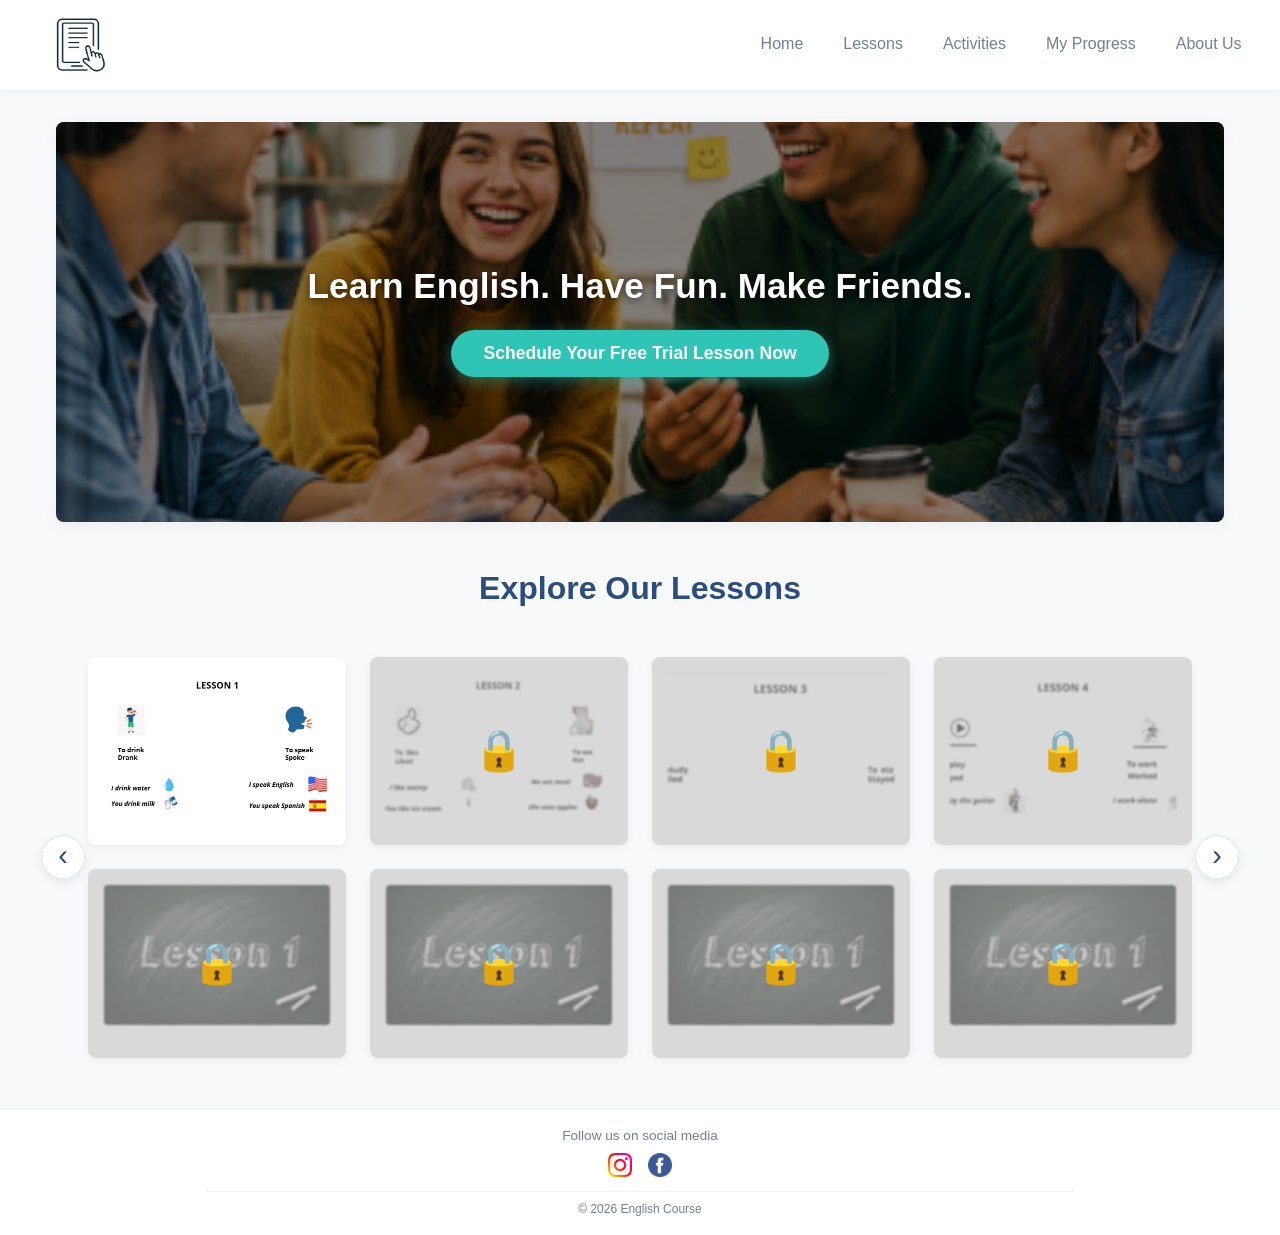
==== commit 197c2a5d: "Refactor: modularize styles and implement native CSS nesting" ====
--- a/index.html
+++ b/index.html
@@ -4,7 +4,7 @@
     <meta charset="UTF-8">
     <meta name="viewport" content="width=device-width, initial-scale=1.0">
     <title>English Course - Home</title>
-    <link rel="stylesheet" href="css/book.css">
+    <link rel="stylesheet" href="css/main.css">
     
     <script src="scripts/home.js" defer></script>
     <script src="scripts/header-footer.js" type="module" defer></script>
--- a/css/main.css
+++ b/css/main.css
@@ -0,0 +1,17 @@
+/* css/main.css */
+
+/* 1. Configurações Base */
+@import "base/tokens.css";
+@import "base/reset.css";
+
+/* 2. Estrutura do Layout (Comum a todas as páginas) */
+@import "layout/header.css";
+@import "layout/footer.css";
+
+/* 3. Componentes Reutilizáveis */
+@import "components/buttons.css";
+@import "components/inputs.css";
+@import "components/cards.css";
+
+/* 4. Estilos de Páginas Específicas */
+@import "base/pages.css";
